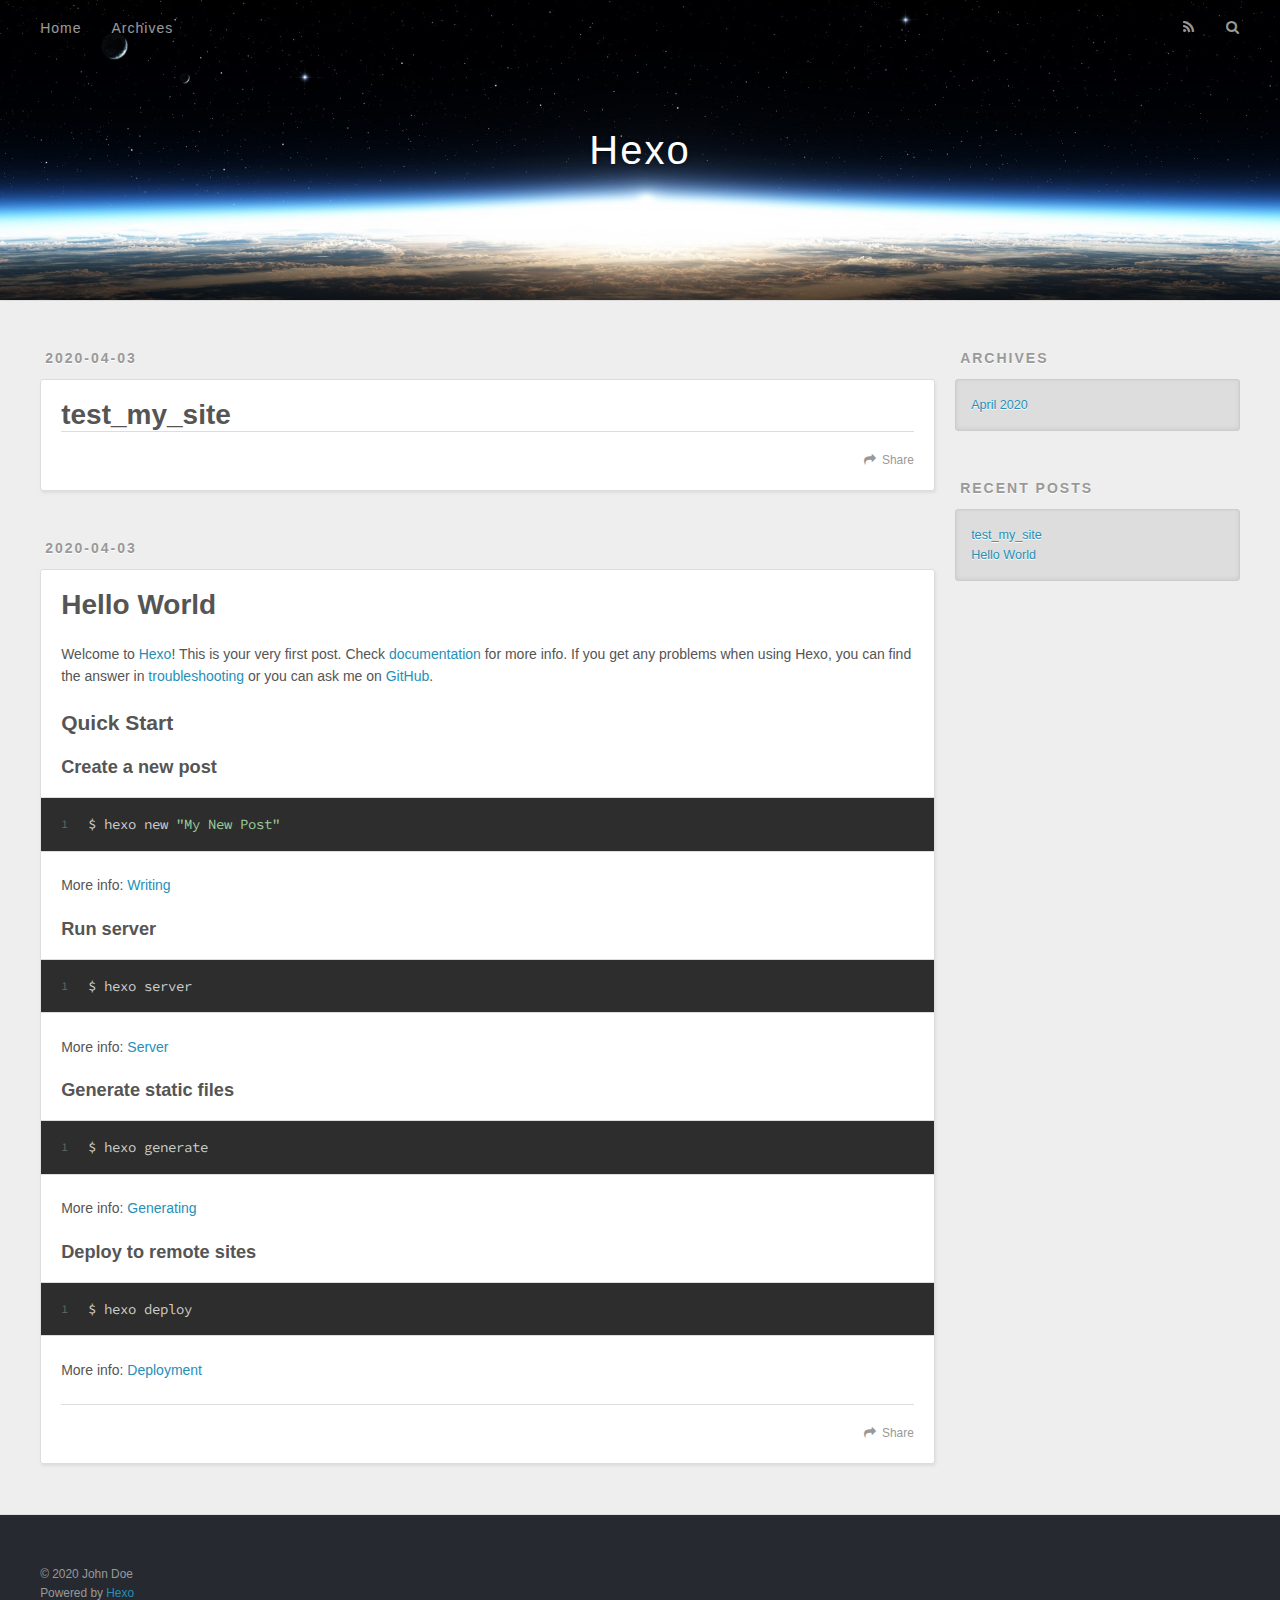
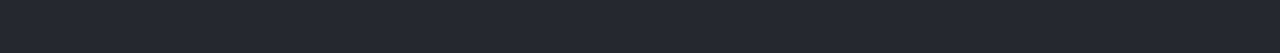
==== index.html @ 70805b8e "Site updated: 2020-04-04 16:28:20" ====
<!DOCTYPE html>
<html>
<head>
  <meta charset="utf-8">
  

  
  <title>Hexo</title>
  <meta name="viewport" content="width=device-width, initial-scale=1, maximum-scale=1">
  <meta property="og:type" content="website">
<meta property="og:title" content="Hexo">
<meta property="og:url" content="http://yoursite.com/index.html">
<meta property="og:site_name" content="Hexo">
<meta property="og:locale" content="en_US">
<meta property="article:author" content="John Doe">
<meta name="twitter:card" content="summary">
  
    <link rel="alternate" href="/atom.xml" title="Hexo" type="application/atom+xml">
  
  
    <link rel="icon" href="/favicon.png">
  
  
    <link href="//fonts.googleapis.com/css?family=Source+Code+Pro" rel="stylesheet" type="text/css">
  
  
<link rel="stylesheet" href="/css/style.css">

<meta name="generator" content="Hexo 4.2.0"></head>

<body>
  <div id="container">
    <div id="wrap">
      <header id="header">
  <div id="banner"></div>
  <div id="header-outer" class="outer">
    <div id="header-title" class="inner">
      <h1 id="logo-wrap">
        <a href="/" id="logo">Hexo</a>
      </h1>
      
    </div>
    <div id="header-inner" class="inner">
      <nav id="main-nav">
        <a id="main-nav-toggle" class="nav-icon"></a>
        
          <a class="main-nav-link" href="/">Home</a>
        
          <a class="main-nav-link" href="/archives">Archives</a>
        
      </nav>
      <nav id="sub-nav">
        
          <a id="nav-rss-link" class="nav-icon" href="/atom.xml" title="RSS Feed"></a>
        
        <a id="nav-search-btn" class="nav-icon" title="Search"></a>
      </nav>
      <div id="search-form-wrap">
        <form action="//google.com/search" method="get" accept-charset="UTF-8" class="search-form"><input type="search" name="q" class="search-form-input" placeholder="Search"><button type="submit" class="search-form-submit">&#xF002;</button><input type="hidden" name="sitesearch" value="http://yoursite.com"></form>
      </div>
    </div>
  </div>
</header>
      <div class="outer">
        <section id="main">
  
    <article id="post-test-my-site" class="article article-type-post" itemscope itemprop="blogPost">
  <div class="article-meta">
    <a href="/2020/04/03/test-my-site/" class="article-date">
  <time datetime="2020-04-03T08:56:41.000Z" itemprop="datePublished">2020-04-03</time>
</a>
    
  </div>
  <div class="article-inner">
    
    
      <header class="article-header">
        
  
    <h1 itemprop="name">
      <a class="article-title" href="/2020/04/03/test-my-site/">test_my_site</a>
    </h1>
  

      </header>
    
    <div class="article-entry" itemprop="articleBody">
      
        
      
    </div>
    <footer class="article-footer">
      <a data-url="http://yoursite.com/2020/04/03/test-my-site/" data-id="ck8lcu7et00012e1ieblqboob" class="article-share-link">Share</a>
      
      
    </footer>
  </div>
  
</article>


  
    <article id="post-hello-world" class="article article-type-post" itemscope itemprop="blogPost">
  <div class="article-meta">
    <a href="/2020/04/03/hello-world/" class="article-date">
  <time datetime="2020-04-03T08:15:17.121Z" itemprop="datePublished">2020-04-03</time>
</a>
    
  </div>
  <div class="article-inner">
    
    
      <header class="article-header">
        
  
    <h1 itemprop="name">
      <a class="article-title" href="/2020/04/03/hello-world/">Hello World</a>
    </h1>
  

      </header>
    
    <div class="article-entry" itemprop="articleBody">
      
        <p>Welcome to <a href="https://hexo.io/" target="_blank" rel="noopener">Hexo</a>! This is your very first post. Check <a href="https://hexo.io/docs/" target="_blank" rel="noopener">documentation</a> for more info. If you get any problems when using Hexo, you can find the answer in <a href="https://hexo.io/docs/troubleshooting.html" target="_blank" rel="noopener">troubleshooting</a> or you can ask me on <a href="https://github.com/hexojs/hexo/issues" target="_blank" rel="noopener">GitHub</a>.</p>
<h2 id="Quick-Start"><a href="#Quick-Start" class="headerlink" title="Quick Start"></a>Quick Start</h2><h3 id="Create-a-new-post"><a href="#Create-a-new-post" class="headerlink" title="Create a new post"></a>Create a new post</h3><figure class="highlight bash"><table><tr><td class="gutter"><pre><span class="line">1</span><br></pre></td><td class="code"><pre><span class="line">$ hexo new <span class="string">"My New Post"</span></span><br></pre></td></tr></table></figure>

<p>More info: <a href="https://hexo.io/docs/writing.html" target="_blank" rel="noopener">Writing</a></p>
<h3 id="Run-server"><a href="#Run-server" class="headerlink" title="Run server"></a>Run server</h3><figure class="highlight bash"><table><tr><td class="gutter"><pre><span class="line">1</span><br></pre></td><td class="code"><pre><span class="line">$ hexo server</span><br></pre></td></tr></table></figure>

<p>More info: <a href="https://hexo.io/docs/server.html" target="_blank" rel="noopener">Server</a></p>
<h3 id="Generate-static-files"><a href="#Generate-static-files" class="headerlink" title="Generate static files"></a>Generate static files</h3><figure class="highlight bash"><table><tr><td class="gutter"><pre><span class="line">1</span><br></pre></td><td class="code"><pre><span class="line">$ hexo generate</span><br></pre></td></tr></table></figure>

<p>More info: <a href="https://hexo.io/docs/generating.html" target="_blank" rel="noopener">Generating</a></p>
<h3 id="Deploy-to-remote-sites"><a href="#Deploy-to-remote-sites" class="headerlink" title="Deploy to remote sites"></a>Deploy to remote sites</h3><figure class="highlight bash"><table><tr><td class="gutter"><pre><span class="line">1</span><br></pre></td><td class="code"><pre><span class="line">$ hexo deploy</span><br></pre></td></tr></table></figure>

<p>More info: <a href="https://hexo.io/docs/one-command-deployment.html" target="_blank" rel="noopener">Deployment</a></p>

      
    </div>
    <footer class="article-footer">
      <a data-url="http://yoursite.com/2020/04/03/hello-world/" data-id="ck8lcu7ep00002e1ie3cl0yrm" class="article-share-link">Share</a>
      
      
    </footer>
  </div>
  
</article>


  


</section>
        
          <aside id="sidebar">
  
    

  
    

  
    
  
    
  <div class="widget-wrap">
    <h3 class="widget-title">Archives</h3>
    <div class="widget">
      <ul class="archive-list"><li class="archive-list-item"><a class="archive-list-link" href="/archives/2020/04/">April 2020</a></li></ul>
    </div>
  </div>


  
    
  <div class="widget-wrap">
    <h3 class="widget-title">Recent Posts</h3>
    <div class="widget">
      <ul>
        
          <li>
            <a href="/2020/04/03/test-my-site/">test_my_site</a>
          </li>
        
          <li>
            <a href="/2020/04/03/hello-world/">Hello World</a>
          </li>
        
      </ul>
    </div>
  </div>

  
</aside>
        
      </div>
      <footer id="footer">
  
  <div class="outer">
    <div id="footer-info" class="inner">
      &copy; 2020 John Doe<br>
      Powered by <a href="http://hexo.io/" target="_blank">Hexo</a>
    </div>
  </div>
</footer>
    </div>
    <nav id="mobile-nav">
  
    <a href="/" class="mobile-nav-link">Home</a>
  
    <a href="/archives" class="mobile-nav-link">Archives</a>
  
</nav>
    

<script src="//ajax.googleapis.com/ajax/libs/jquery/2.0.3/jquery.min.js"></script>


  
<link rel="stylesheet" href="/fancybox/jquery.fancybox.css">

  
<script src="/fancybox/jquery.fancybox.pack.js"></script>




<script src="/js/script.js"></script>




  </div>
</body>
</html>
---- css/style.css ----
body {
  width: 100%;
}
body:before,
body:after {
  content: "";
  display: table;
}
body:after {
  clear: both;
}
html,
body,
div,
span,
applet,
object,
iframe,
h1,
h2,
h3,
h4,
h5,
h6,
p,
blockquote,
pre,
a,
abbr,
acronym,
address,
big,
cite,
code,
del,
dfn,
em,
img,
ins,
kbd,
q,
s,
samp,
small,
strike,
strong,
sub,
sup,
tt,
var,
dl,
dt,
dd,
ol,
ul,
li,
fieldset,
form,
label,
legend,
table,
caption,
tbody,
tfoot,
thead,
tr,
th,
td {
  margin: 0;
  padding: 0;
  border: 0;
  outline: 0;
  font-weight: inherit;
  font-style: inherit;
  font-family: inherit;
  font-size: 100%;
  vertical-align: baseline;
}
body {
  line-height: 1;
  color: #000;
  background: #fff;
}
ol,
ul {
  list-style: none;
}
table {
  border-collapse: separate;
  border-spacing: 0;
  vertical-align: middle;
}
caption,
th,
td {
  text-align: left;
  font-weight: normal;
  vertical-align: middle;
}
a img {
  border: none;
}
input,
button {
  margin: 0;
  padding: 0;
}
input::-moz-focus-inner,
button::-moz-focus-inner {
  border: 0;
  padding: 0;
}
@font-face {
  font-family: FontAwesome;
  font-style: normal;
  font-weight: normal;
  src: url("fonts/fontawesome-webfont.eot?v=#4.0.3");
  src: url("fonts/fontawesome-webfont.eot?#iefix&v=#4.0.3") format("embedded-opentype"), url("fonts/fontawesome-webfont.woff?v=#4.0.3") format("woff"), url("fonts/fontawesome-webfont.ttf?v=#4.0.3") format("truetype"), url("fonts/fontawesome-webfont.svg#fontawesomeregular?v=#4.0.3") format("svg");
}
html,
body,
#container {
  height: 100%;
}
body {
  background: #eee;
  font: 14px -apple-system, BlinkMacSystemFont, "Segoe UI", "Roboto", "Oxygen", "Ubuntu", "Cantarell", "Fira Sans", "Droid Sans", "Helvetica Neue", sans-serif;
  -webkit-text-size-adjust: 100%;
}
.outer {
  max-width: 1220px;
  margin: 0 auto;
  padding: 0 20px;
}
.outer:before,
.outer:after {
  content: "";
  display: table;
}
.outer:after {
  clear: both;
}
.inner {
  display: inline;
  float: left;
  width: 98.33333333333333%;
  margin: 0 0.833333333333333%;
}
.left,
.alignleft {
  float: left;
}
.right,
.alignright {
  float: right;
}
.clear {
  clear: both;
}
#container {
  position: relative;
}
.mobile-nav-on {
  overflow: hidden;
}
#wrap {
  height: 100%;
  width: 100%;
  position: absolute;
  top: 0;
  left: 0;
  -webkit-transition: 0.2s ease-out;
  -moz-transition: 0.2s ease-out;
  -ms-transition: 0.2s ease-out;
  transition: 0.2s ease-out;
  z-index: 1;
  background: #eee;
}
.mobile-nav-on #wrap {
  left: 280px;
}
@media screen and (min-width: 768px) {
  #main {
    display: inline;
    float: left;
    width: 73.33333333333333%;
    margin: 0 0.833333333333333%;
  }
}
.article-date,
.article-category-link,
.archive-year,
.widget-title {
  text-decoration: none;
  text-transform: uppercase;
  letter-spacing: 2px;
  color: #999;
  margin-bottom: 1em;
  margin-left: 5px;
  line-height: 1em;
  text-shadow: 0 1px #fff;
  font-weight: bold;
}
.article-inner,
.archive-article-inner {
  background: #fff;
  -webkit-box-shadow: 1px 2px 3px #ddd;
  box-shadow: 1px 2px 3px #ddd;
  border: 1px solid #ddd;
  border-radius: 3px;
}
.article-entry h1,
.widget h1 {
  font-size: 2em;
}
.article-entry h2,
.widget h2 {
  font-size: 1.5em;
}
.article-entry h3,
.widget h3 {
  font-size: 1.3em;
}
.article-entry h4,
.widget h4 {
  font-size: 1.2em;
}
.article-entry h5,
.widget h5 {
  font-size: 1em;
}
.article-entry h6,
.widget h6 {
  font-size: 1em;
  color: #999;
}
.article-entry hr,
.widget hr {
  border: 1px dashed #ddd;
}
.article-entry strong,
.widget strong {
  font-weight: bold;
}
.article-entry em,
.widget em,
.article-entry cite,
.widget cite {
  font-style: italic;
}
.article-entry sup,
.widget sup,
.article-entry sub,
.widget sub {
  font-size: 0.75em;
  line-height: 0;
  position: relative;
  vertical-align: baseline;
}
.article-entry sup,
.widget sup {
  top: -0.5em;
}
.article-entry sub,
.widget sub {
  bottom: -0.2em;
}
.article-entry small,
.widget small {
  font-size: 0.85em;
}
.article-entry acronym,
.widget acronym,
.article-entry abbr,
.widget abbr {
  border-bottom: 1px dotted;
}
.article-entry ul,
.widget ul,
.article-entry ol,
.widget ol,
.article-entry dl,
.widget dl {
  margin: 0 20px;
  line-height: 1.6em;
}
.article-entry ul ul,
.widget ul ul,
.article-entry ol ul,
.widget ol ul,
.article-entry ul ol,
.widget ul ol,
.article-entry ol ol,
.widget ol ol {
  margin-top: 0;
  margin-bottom: 0;
}
.article-entry ul,
.widget ul {
  list-style: disc;
}
.article-entry ol,
.widget ol {
  list-style: decimal;
}
.article-entry dt,
.widget dt {
  font-weight: bold;
}
#header {
  height: 300px;
  position: relative;
  border-bottom: 1px solid #ddd;
}
#header:before,
#header:after {
  content: "";
  position: absolute;
  left: 0;
  right: 0;
  height: 40px;
}
#header:before {
  top: 0;
  background: -webkit-linear-gradient(rgba(0,0,0,0.2), transparent);
  background: -moz-linear-gradient(rgba(0,0,0,0.2), transparent);
  background: -ms-linear-gradient(rgba(0,0,0,0.2), transparent);
  background: linear-gradient(rgba(0,0,0,0.2), transparent);
}
#header:after {
  bottom: 0;
  background: -webkit-linear-gradient(transparent, rgba(0,0,0,0.2));
  background: -moz-linear-gradient(transparent, rgba(0,0,0,0.2));
  background: -ms-linear-gradient(transparent, rgba(0,0,0,0.2));
  background: linear-gradient(transparent, rgba(0,0,0,0.2));
}
#header-outer {
  height: 100%;
  position: relative;
}
#header-inner {
  position: relative;
  overflow: hidden;
}
#banner {
  position: absolute;
  top: 0;
  left: 0;
  width: 100%;
  height: 100%;
  background: url("images/banner.jpg") center #000;
  -webkit-background-size: cover;
  -moz-background-size: cover;
  background-size: cover;
  z-index: -1;
}
#header-title {
  text-align: center;
  height: 40px;
  position: absolute;
  top: 50%;
  left: 0;
  margin-top: -20px;
}
#logo,
#subtitle {
  text-decoration: none;
  color: #fff;
  font-weight: 300;
  text-shadow: 0 1px 4px rgba(0,0,0,0.3);
}
#logo {
  font-size: 40px;
  line-height: 40px;
  letter-spacing: 2px;
}
#subtitle {
  font-size: 16px;
  line-height: 16px;
  letter-spacing: 1px;
}
#subtitle-wrap {
  margin-top: 16px;
}
#main-nav {
  float: left;
  margin-left: -15px;
}
.nav-icon,
.main-nav-link {
  float: left;
  color: #fff;
  opacity: 0.6;
  text-decoration: none;
  text-shadow: 0 1px rgba(0,0,0,0.2);
  -webkit-transition: opacity 0.2s;
  -moz-transition: opacity 0.2s;
  -ms-transition: opacity 0.2s;
  transition: opacity 0.2s;
  display: block;
  padding: 20px 15px;
}
.nav-icon:hover,
.main-nav-link:hover {
  opacity: 1;
}
.nav-icon {
  font-family: FontAwesome;
  text-align: center;
  font-size: 14px;
  width: 14px;
  height: 14px;
  padding: 20px 15px;
  position: relative;
  cursor: pointer;
}
.main-nav-link {
  font-weight: 300;
  letter-spacing: 1px;
}
@media screen and (max-width: 479px) {
  .main-nav-link {
    display: none;
  }
}
#main-nav-toggle {
  display: none;
}
#main-nav-toggle:before {
  content: "\f0c9";
}
@media screen and (max-width: 479px) {
  #main-nav-toggle {
    display: block;
  }
}
#sub-nav {
  float: right;
  margin-right: -15px;
}
#nav-rss-link:before {
  content: "\f09e";
}
#nav-search-btn:before {
  content: "\f002";
}
#search-form-wrap {
  position: absolute;
  top: 15px;
  width: 150px;
  height: 30px;
  right: -150px;
  opacity: 0;
  -webkit-transition: 0.2s ease-out;
  -moz-transition: 0.2s ease-out;
  -ms-transition: 0.2s ease-out;
  transition: 0.2s ease-out;
}
#search-form-wrap.on {
  opacity: 1;
  right: 0;
}
@media screen and (max-width: 479px) {
  #search-form-wrap {
    width: 100%;
    right: -100%;
  }
}
.search-form {
  position: absolute;
  top: 0;
  left: 0;
  right: 0;
  background: #fff;
  padding: 5px 15px;
  border-radius: 15px;
  -webkit-box-shadow: 0 0 10px rgba(0,0,0,0.3);
  box-shadow: 0 0 10px rgba(0,0,0,0.3);
}
.search-form-input {
  border: none;
  background: none;
  color: #555;
  width: 100%;
  font: 13px -apple-system, BlinkMacSystemFont, "Segoe UI", "Roboto", "Oxygen", "Ubuntu", "Cantarell", "Fira Sans", "Droid Sans", "Helvetica Neue", sans-serif;
  outline: none;
}
.search-form-input::-webkit-search-results-decoration,
.search-form-input::-webkit-search-cancel-button {
  -webkit-appearance: none;
}
.search-form-submit {
  position: absolute;
  top: 50%;
  right: 10px;
  margin-top: -7px;
  font: 13px FontAwesome;
  border: none;
  background: none;
  color: #bbb;
  cursor: pointer;
}
.search-form-submit:hover,
.search-form-submit:focus {
  color: #777;
}
.article {
  margin: 50px 0;
}
.article-inner {
  overflow: hidden;
}
.article-meta:before,
.article-meta:after {
  content: "";
  display: table;
}
.article-meta:after {
  clear: both;
}
.article-date {
  float: left;
}
.article-category {
  float: left;
  line-height: 1em;
  color: #ccc;
  text-shadow: 0 1px #fff;
  margin-left: 8px;
}
.article-category:before {
  content: "\2022";
}
.article-category-link {
  margin: 0 12px 1em;
}
.article-header {
  padding: 20px 20px 0;
}
.article-title {
  text-decoration: none;
  font-size: 2em;
  font-weight: bold;
  color: #555;
  line-height: 1.1em;
  -webkit-transition: color 0.2s;
  -moz-transition: color 0.2s;
  -ms-transition: color 0.2s;
  transition: color 0.2s;
}
a.article-title:hover {
  color: #258fb8;
}
.article-entry {
  color: #555;
  padding: 0 20px;
}
.article-entry:before,
.article-entry:after {
  content: "";
  display: table;
}
.article-entry:after {
  clear: both;
}
.article-entry p,
.article-entry table {
  line-height: 1.6em;
  margin: 1.6em 0;
}
.article-entry h1,
.article-entry h2,
.article-entry h3,
.article-entry h4,
.article-entry h5,
.article-entry h6 {
  font-weight: bold;
}
.article-entry h1,
.article-entry h2,
.article-entry h3,
.article-entry h4,
.article-entry h5,
.article-entry h6 {
  line-height: 1.1em;
  margin: 1.1em 0;
}
.article-entry a {
  color: #258fb8;
  text-decoration: none;
}
.article-entry a:hover {
  text-decoration: underline;
}
.article-entry ul,
.article-entry ol,
.article-entry dl {
  margin-top: 1.6em;
  margin-bottom: 1.6em;
}
.article-entry img,
.article-entry video {
  max-width: 100%;
  height: auto;
  display: block;
  margin: auto;
}
.article-entry iframe {
  border: none;
}
.article-entry table {
  width: 100%;
  border-collapse: collapse;
  border-spacing: 0;
}
.article-entry th {
  font-weight: bold;
  border-bottom: 3px solid #ddd;
  padding-bottom: 0.5em;
}
.article-entry td {
  border-bottom: 1px solid #ddd;
  padding: 10px 0;
}
.article-entry blockquote {
  font-family: Georgia, "Times New Roman", serif;
  font-size: 1.4em;
  margin: 1.6em 20px;
  text-align: center;
}
.article-entry blockquote footer {
  font-size: 14px;
  margin: 1.6em 0;
  font-family: -apple-system, BlinkMacSystemFont, "Segoe UI", "Roboto", "Oxygen", "Ubuntu", "Cantarell", "Fira Sans", "Droid Sans", "Helvetica Neue", sans-serif;
}
.article-entry blockquote footer cite:before {
  content: "—";
  padding: 0 0.5em;
}
.article-entry .pullquote {
  text-align: left;
  width: 45%;
  margin: 0;
}
.article-entry .pullquote.left {
  margin-left: 0.5em;
  margin-right: 1em;
}
.article-entry .pullquote.right {
  margin-right: 0.5em;
  margin-left: 1em;
}
.article-entry .caption {
  color: #999;
  display: block;
  font-size: 0.9em;
  margin-top: 0.5em;
  position: relative;
  text-align: center;
}
.article-entry .video-container {
  position: relative;
  padding-top: 56.25%;
  height: 0;
  overflow: hidden;
}
.article-entry .video-container iframe,
.article-entry .video-container object,
.article-entry .video-container embed {
  position: absolute;
  top: 0;
  left: 0;
  width: 100%;
  height: 100%;
  margin-top: 0;
}
.article-more-link a {
  display: inline-block;
  line-height: 1em;
  padding: 6px 15px;
  border-radius: 15px;
  background: #eee;
  color: #999;
  text-shadow: 0 1px #fff;
  text-decoration: none;
}
.article-more-link a:hover {
  background: #258fb8;
  color: #fff;
  text-decoration: none;
  text-shadow: 0 1px #1e7293;
}
.article-footer {
  font-size: 0.85em;
  line-height: 1.6em;
  border-top: 1px solid #ddd;
  padding-top: 1.6em;
  margin: 0 20px 20px;
}
.article-footer:before,
.article-footer:after {
  content: "";
  display: table;
}
.article-footer:after {
  clear: both;
}
.article-footer a {
  color: #999;
  text-decoration: none;
}
.article-footer a:hover {
  color: #555;
}
.article-tag-list-item {
  float: left;
  margin-right: 10px;
}
.article-tag-list-link:before {
  content: "#";
}
.article-comment-link {
  float: right;
}
.article-comment-link:before {
  content: "\f075";
  font-family: FontAwesome;
  padding-right: 8px;
}
.article-share-link {
  cursor: pointer;
  float: right;
  margin-left: 20px;
}
.article-share-link:before {
  content: "\f064";
  font-family: FontAwesome;
  padding-right: 6px;
}
#article-nav {
  position: relative;
}
#article-nav:before,
#article-nav:after {
  content: "";
  display: table;
}
#article-nav:after {
  clear: both;
}
@media screen and (min-width: 768px) {
  #article-nav {
    margin: 50px 0;
  }
  #article-nav:before {
    width: 8px;
    height: 8px;
    position: absolute;
    top: 50%;
    left: 50%;
    margin-top: -4px;
    margin-left: -4px;
    content: "";
    border-radius: 50%;
    background: #ddd;
    -webkit-box-shadow: 0 1px 2px #fff;
    box-shadow: 0 1px 2px #fff;
  }
}
.article-nav-link-wrap {
  text-decoration: none;
  text-shadow: 0 1px #fff;
  color: #999;
  -webkit-box-sizing: border-box;
  -moz-box-sizing: border-box;
  box-sizing: border-box;
  margin-top: 50px;
  text-align: center;
  display: block;
}
.article-nav-link-wrap:hover {
  color: #555;
}
@media screen and (min-width: 768px) {
  .article-nav-link-wrap {
    width: 50%;
    margin-top: 0;
  }
}
@media screen and (min-width: 768px) {
  #article-nav-newer {
    float: left;
    text-align: right;
    padding-right: 20px;
  }
}
@media screen and (min-width: 768px) {
  #article-nav-older {
    float: right;
    text-align: left;
    padding-left: 20px;
  }
}
.article-nav-caption {
  text-transform: uppercase;
  letter-spacing: 2px;
  color: #ddd;
  line-height: 1em;
  font-weight: bold;
}
#article-nav-newer .article-nav-caption {
  margin-right: -2px;
}
.article-nav-title {
  font-size: 0.85em;
  line-height: 1.6em;
  margin-top: 0.5em;
}
.article-share-box {
  position: absolute;
  display: none;
  background: #fff;
  -webkit-box-shadow: 1px 2px 10px rgba(0,0,0,0.2);
  box-shadow: 1px 2px 10px rgba(0,0,0,0.2);
  border-radius: 3px;
  margin-left: -145px;
  overflow: hidden;
  z-index: 1;
}
.article-share-box.on {
  display: block;
}
.article-share-input {
  width: 100%;
  background: none;
  -webkit-box-sizing: border-box;
  -moz-box-sizing: border-box;
  box-sizing: border-box;
  font: 14px -apple-system, BlinkMacSystemFont, "Segoe UI", "Roboto", "Oxygen", "Ubuntu", "Cantarell", "Fira Sans", "Droid Sans", "Helvetica Neue", sans-serif;
  padding: 0 15px;
  color: #555;
  outline: none;
  border: 1px solid #ddd;
  border-radius: 3px 3px 0 0;
  height: 36px;
  line-height: 36px;
}
.article-share-links {
  background: #eee;
}
.article-share-links:before,
.article-share-links:after {
  content: "";
  display: table;
}
.article-share-links:after {
  clear: both;
}
.article-share-twitter,
.article-share-facebook,
.article-share-pinterest,
.article-share-google {
  width: 50px;
  height: 36px;
  display: block;
  float: left;
  position: relative;
  color: #999;
  text-shadow: 0 1px #fff;
}
.article-share-twitter:before,
.article-share-facebook:before,
.article-share-pinterest:before,
.article-share-google:before {
  font-size: 20px;
  font-family: FontAwesome;
  width: 20px;
  height: 20px;
  position: absolute;
  top: 50%;
  left: 50%;
  margin-top: -10px;
  margin-left: -10px;
  text-align: center;
}
.article-share-twitter:hover,
.article-share-facebook:hover,
.article-share-pinterest:hover,
.article-share-google:hover {
  color: #fff;
}
.article-share-twitter:before {
  content: "\f099";
}
.article-share-twitter:hover {
  background: #00aced;
  text-shadow: 0 1px #008abe;
}
.article-share-facebook:before {
  content: "\f09a";
}
.article-share-facebook:hover {
  background: #3b5998;
  text-shadow: 0 1px #2f477a;
}
.article-share-pinterest:before {
  content: "\f0d2";
}
.article-share-pinterest:hover {
  background: #cb2027;
  text-shadow: 0 1px #a21a1f;
}
.article-share-google:before {
  content: "\f0d5";
}
.article-share-google:hover {
  background: #dd4b39;
  text-shadow: 0 1px #be3221;
}
.article-gallery {
  background: #000;
  position: relative;
}
.article-gallery-photos {
  position: relative;
  overflow: hidden;
}
.article-gallery-img {
  display: none;
  max-width: 100%;
}
.article-gallery-img:first-child {
  display: block;
}
.article-gallery-img.loaded {
  position: absolute;
  display: block;
}
.article-gallery-img img {
  display: block;
  max-width: 100%;
  margin: 0 auto;
}
#comments {
  background: #fff;
  -webkit-box-shadow: 1px 2px 3px #ddd;
  box-shadow: 1px 2px 3px #ddd;
  padding: 20px;
  border: 1px solid #ddd;
  border-radius: 3px;
  margin: 50px 0;
}
#comments a {
  color: #258fb8;
}
.archives-wrap {
  margin: 50px 0;
}
.archives:before,
.archives:after {
  content: "";
  display: table;
}
.archives:after {
  clear: both;
}
.archive-year-wrap {
  margin-bottom: 1em;
}
.archives {
  -webkit-column-gap: 10px;
  -moz-column-gap: 10px;
  column-gap: 10px;
}
@media screen and (min-width: 480px) and (max-width: 767px) {
  .archives {
    -webkit-column-count: 2;
    -moz-column-count: 2;
    column-count: 2;
  }
}
@media screen and (min-width: 768px) {
  .archives {
    -webkit-column-count: 3;
    -moz-column-count: 3;
    column-count: 3;
  }
}
.archive-article {
  -webkit-column-break-inside: avoid;
  page-break-inside: avoid;
  overflow: hidden;
  break-inside: avoid-column;
}
.archive-article-inner {
  padding: 10px;
  margin-bottom: 15px;
}
.archive-article-title {
  text-decoration: none;
  font-weight: bold;
  color: #555;
  -webkit-transition: color 0.2s;
  -moz-transition: color 0.2s;
  -ms-transition: color 0.2s;
  transition: color 0.2s;
  line-height: 1.6em;
}
.archive-article-title:hover {
  color: #258fb8;
}
.archive-article-footer {
  margin-top: 1em;
}
.archive-article-date {
  color: #999;
  text-decoration: none;
  font-size: 0.85em;
  line-height: 1em;
  margin-bottom: 0.5em;
  display: block;
}
#page-nav {
  margin: 50px auto;
  background: #fff;
  -webkit-box-shadow: 1px 2px 3px #ddd;
  box-shadow: 1px 2px 3px #ddd;
  border: 1px solid #ddd;
  border-radius: 3px;
  text-align: center;
  color: #999;
  overflow: hidden;
}
#page-nav:before,
#page-nav:after {
  content: "";
  display: table;
}
#page-nav:after {
  clear: both;
}
#page-nav a,
#page-nav span {
  padding: 10px 20px;
  line-height: 1;
  height: 2ex;
}
#page-nav a {
  color: #999;
  text-decoration: none;
}
#page-nav a:hover {
  background: #999;
  color: #fff;
}
#page-nav .prev {
  float: left;
}
#page-nav .next {
  float: right;
}
#page-nav .page-number {
  display: inline-block;
}
@media screen and (max-width: 479px) {
  #page-nav .page-number {
    display: none;
  }
}
#page-nav .current {
  color: #555;
  font-weight: bold;
}
#page-nav .space {
  color: #ddd;
}
#footer {
  background: #262a30;
  padding: 50px 0;
  border-top: 1px solid #ddd;
  color: #999;
}
#footer a {
  color: #258fb8;
  text-decoration: none;
}
#footer a:hover {
  text-decoration: underline;
}
#footer-info {
  line-height: 1.6em;
  font-size: 0.85em;
}
.article-entry pre,
.article-entry .highlight {
  background: #2d2d2d;
  margin: 0 -20px;
  padding: 15px 20px;
  border-style: solid;
  border-color: #ddd;
  border-width: 1px 0;
  overflow: auto;
  color: #ccc;
  line-height: 22.400000000000002px;
}
.article-entry .highlight .gutter pre,
.article-entry .gist .gist-file .gist-data .line-numbers {
  color: #666;
  font-size: 0.85em;
}
.article-entry pre,
.article-entry code {
  font-family: "Source Code Pro", Consolas, Monaco, Menlo, Consolas, monospace;
}
.article-entry code {
  background: #eee;
  text-shadow: 0 1px #fff;
  padding: 0 0.3em;
}
.article-entry pre code {
  background: none;
  text-shadow: none;
  padding: 0;
}
.article-entry .highlight pre {
  border: none;
  margin: 0;
  padding: 0;
}
.article-entry .highlight table {
  margin: 0;
  width: auto;
}
.article-entry .highlight td {
  border: none;
  padding: 0;
}
.article-entry .highlight figcaption {
  font-size: 0.85em;
  color: #999;
  line-height: 1em;
  margin-bottom: 1em;
}
.article-entry .highlight figcaption:before,
.article-entry .highlight figcaption:after {
  content: "";
  display: table;
}
.article-entry .highlight figcaption:after {
  clear: both;
}
.article-entry .highlight figcaption a {
  float: right;
}
.article-entry .highlight .gutter pre {
  text-align: right;
  padding-right: 20px;
}
.article-entry .highlight .line {
  height: 22.400000000000002px;
}
.article-entry .highlight .line.marked {
  background: #515151;
}
.article-entry .gist {
  margin: 0 -20px;
  border-style: solid;
  border-color: #ddd;
  border-width: 1px 0;
  background: #2d2d2d;
  padding: 15px 20px 15px 0;
}
.article-entry .gist .gist-file {
  border: none;
  font-family: "Source Code Pro", Consolas, Monaco, Menlo, Consolas, monospace;
  margin: 0;
}
.article-entry .gist .gist-file .gist-data {
  background: none;
  border: none;
}
.article-entry .gist .gist-file .gist-data .line-numbers {
  background: none;
  border: none;
  padding: 0 20px 0 0;
}
.article-entry .gist .gist-file .gist-data .line-data {
  padding: 0 !important;
}
.article-entry .gist .gist-file .highlight {
  margin: 0;
  padding: 0;
  border: none;
}
.article-entry .gist .gist-file .gist-meta {
  background: #2d2d2d;
  color: #999;
  font: 0.85em -apple-system, BlinkMacSystemFont, "Segoe UI", "Roboto", "Oxygen", "Ubuntu", "Cantarell", "Fira Sans", "Droid Sans", "Helvetica Neue", sans-serif;
  text-shadow: 0 0;
  padding: 0;
  margin-top: 1em;
  margin-left: 20px;
}
.article-entry .gist .gist-file .gist-meta a {
  color: #258fb8;
  font-weight: normal;
}
.article-entry .gist .gist-file .gist-meta a:hover {
  text-decoration: underline;
}
pre .comment,
pre .title {
  color: #999;
}
pre .variable,
pre .attribute,
pre .tag,
pre .regexp,
pre .ruby .constant,
pre .xml .tag .title,
pre .xml .pi,
pre .xml .doctype,
pre .html .doctype,
pre .css .id,
pre .css .class,
pre .css .pseudo {
  color: #f2777a;
}
pre .number,
pre .preprocessor,
pre .built_in,
pre .literal,
pre .params,
pre .constant {
  color: #f99157;
}
pre .class,
pre .ruby .class .title,
pre .css .rules .attribute {
  color: #9c9;
}
pre .string,
pre .value,
pre .inheritance,
pre .header,
pre .ruby .symbol,
pre .xml .cdata {
  color: #9c9;
}
pre .css .hexcolor {
  color: #6cc;
}
pre .function,
pre .python .decorator,
pre .python .title,
pre .ruby .function .title,
pre .ruby .title .keyword,
pre .perl .sub,
pre .javascript .title,
pre .coffeescript .title {
  color: #69c;
}
pre .keyword,
pre .javascript .function {
  color: #c9c;
}
@media screen and (max-width: 479px) {
  #mobile-nav {
    position: absolute;
    top: 0;
    left: 0;
    width: 280px;
    height: 100%;
    background: #191919;
    border-right: 1px solid #fff;
  }
}
@media screen and (max-width: 479px) {
  .mobile-nav-link {
    display: block;
    color: #999;
    text-decoration: none;
    padding: 15px 20px;
    font-weight: bold;
  }
  .mobile-nav-link:hover {
    color: #fff;
  }
}
@media screen and (min-width: 768px) {
  #sidebar {
    display: inline;
    float: left;
    width: 23.333333333333332%;
    margin: 0 0.833333333333333%;
  }
}
.widget-wrap {
  margin: 50px 0;
}
.widget {
  color: #777;
  text-shadow: 0 1px #fff;
  background: #ddd;
  -webkit-box-shadow: 0 -1px 4px #ccc inset;
  box-shadow: 0 -1px 4px #ccc inset;
  border: 1px solid #ccc;
  padding: 15px;
  border-radius: 3px;
}
.widget a {
  color: #258fb8;
  text-decoration: none;
}
.widget a:hover {
  text-decoration: underline;
}
.widget ul ul,
.widget ol ul,
.widget dl ul,
.widget ul ol,
.widget ol ol,
.widget dl ol,
.widget ul dl,
.widget ol dl,
.widget dl dl {
  margin-left: 15px;
  list-style: disc;
}
.widget {
  line-height: 1.6em;
  word-wrap: break-word;
  font-size: 0.9em;
}
.widget ul,
.widget ol {
  list-style: none;
  margin: 0;
}
.widget ul ul,
.widget ol ul,
.widget ul ol,
.widget ol ol {
  margin: 0 20px;
}
.widget ul ul,
.widget ol ul {
  list-style: disc;
}
.widget ul ol,
.widget ol ol {
  list-style: decimal;
}
.category-list-count,
.tag-list-count,
.archive-list-count {
  padding-left: 5px;
  color: #999;
  font-size: 0.85em;
}
.category-list-count:before,
.tag-list-count:before,
.archive-list-count:before {
  content: "(";
}
.category-list-count:after,
.tag-list-count:after,
.archive-list-count:after {
  content: ")";
}
.tagcloud a {
  margin-right: 5px;
  display: inline-block;
}
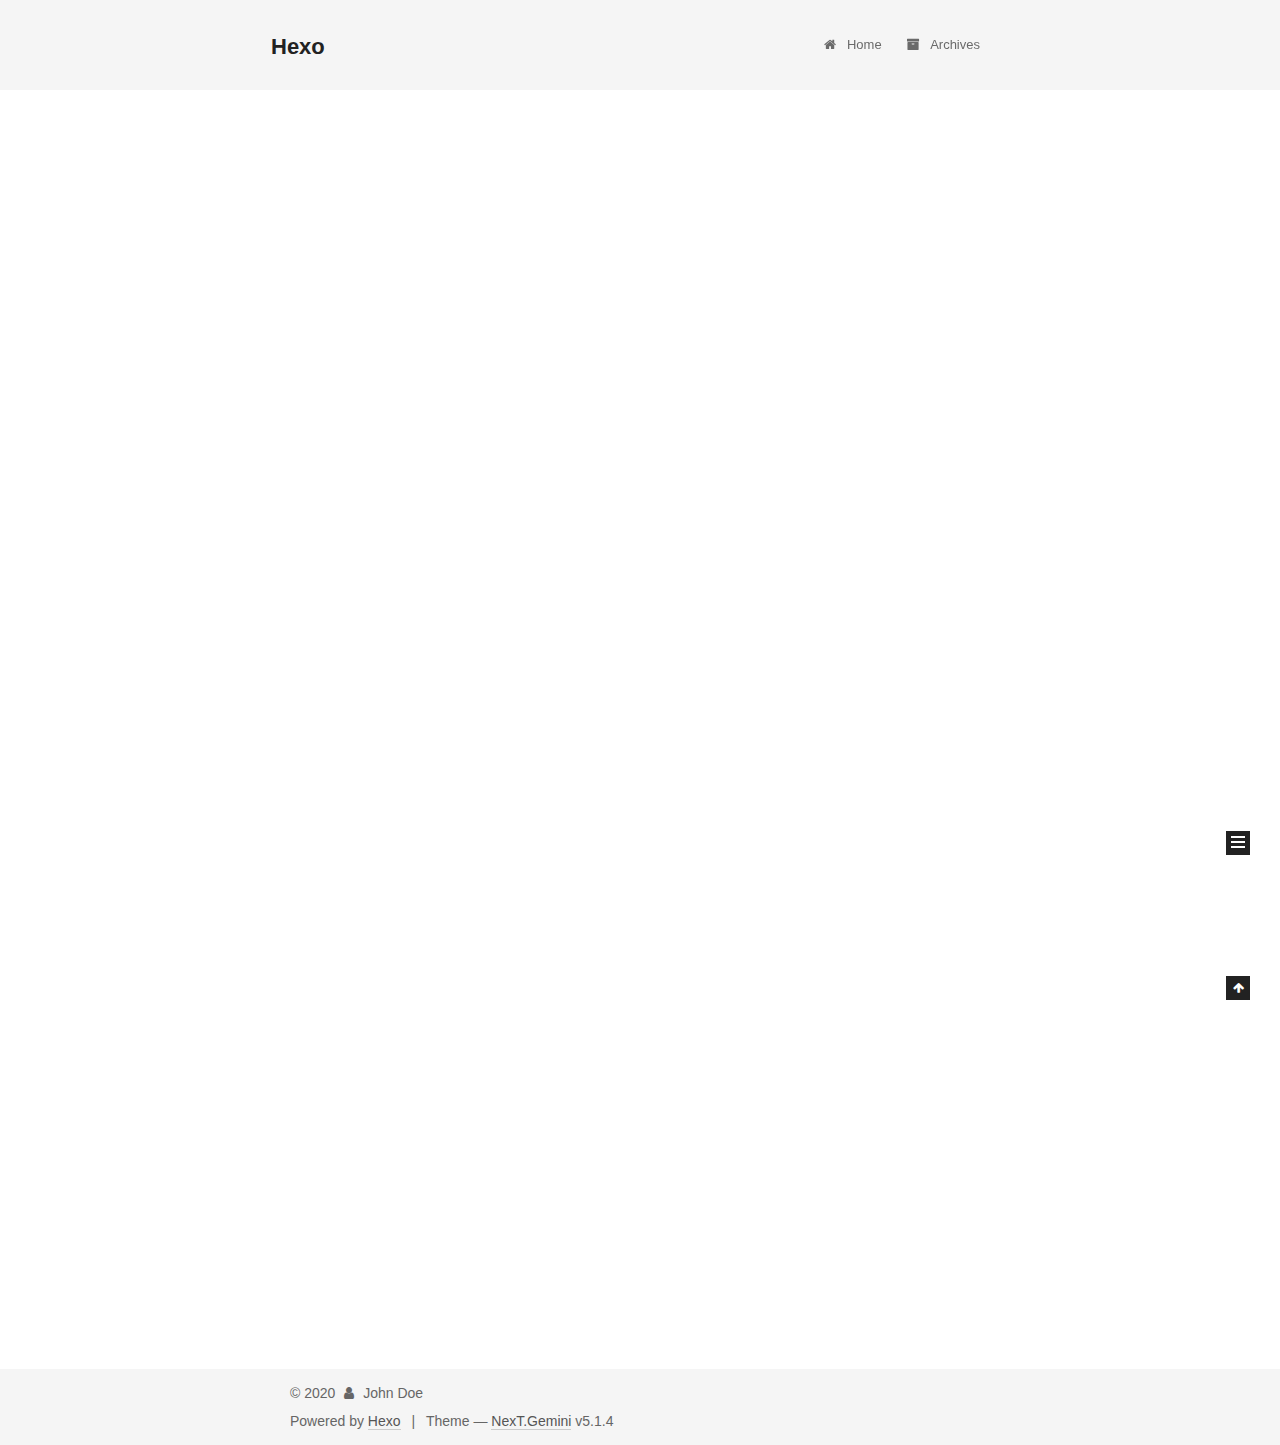
==== commit e407ee9b: "Site updated: 2020-04-04 17:12:07" ====
--- a/index.html
+++ b/index.html
@@ -1,236 +1,746 @@
 <!DOCTYPE html>
-<html>
+
+
+
+  
+
+
+<html class="theme-next gemini use-motion" lang="en">
 <head>
-  <meta charset="utf-8">
-  
-
-  
-  <title>Hexo</title>
-  <meta name="viewport" content="width=device-width, initial-scale=1, maximum-scale=1">
-  <meta property="og:type" content="website">
+  <meta charset="UTF-8"/>
+<meta http-equiv="X-UA-Compatible" content="IE=edge" />
+<meta name="viewport" content="width=device-width, initial-scale=1, maximum-scale=1"/>
+<meta name="theme-color" content="#222">
+
+
+
+
+
+
+
+
+
+<meta http-equiv="Cache-Control" content="no-transform" />
+<meta http-equiv="Cache-Control" content="no-siteapp" />
+
+
+
+
+
+
+
+
+
+
+
+
+
+
+
+
+  
+  
+  <link href="/lib/fancybox/source/jquery.fancybox.css?v=2.1.5" rel="stylesheet" type="text/css" />
+
+
+
+
+
+
+
+<link href="/lib/font-awesome/css/font-awesome.min.css?v=4.6.2" rel="stylesheet" type="text/css" />
+
+<link href="/css/main.css?v=5.1.4" rel="stylesheet" type="text/css" />
+
+
+  <link rel="apple-touch-icon" sizes="180x180" href="/images/apple-touch-icon-next.png?v=5.1.4">
+
+
+  <link rel="icon" type="image/png" sizes="32x32" href="/images/favicon-32x32-next.png?v=5.1.4">
+
+
+  <link rel="icon" type="image/png" sizes="16x16" href="/images/favicon-16x16-next.png?v=5.1.4">
+
+
+  <link rel="mask-icon" href="/images/logo.svg?v=5.1.4" color="#222">
+
+
+
+
+
+  <meta name="keywords" content="Hexo, NexT" />
+
+
+
+
+
+
+
+
+
+
+<meta property="og:type" content="website">
 <meta property="og:title" content="Hexo">
 <meta property="og:url" content="http://yoursite.com/index.html">
 <meta property="og:site_name" content="Hexo">
 <meta property="og:locale" content="en_US">
 <meta property="article:author" content="John Doe">
 <meta name="twitter:card" content="summary">
-  
-    <link rel="alternate" href="/atom.xml" title="Hexo" type="application/atom+xml">
-  
-  
-    <link rel="icon" href="/favicon.png">
-  
-  
-    <link href="//fonts.googleapis.com/css?family=Source+Code+Pro" rel="stylesheet" type="text/css">
-  
-  
-<link rel="stylesheet" href="/css/style.css">
+
+
+
+<script type="text/javascript" id="hexo.configurations">
+  var NexT = window.NexT || {};
+  var CONFIG = {
+    root: '/',
+    scheme: 'Gemini',
+    version: '5.1.4',
+    sidebar: {"position":"left","display":"post","offset":12,"b2t":false,"scrollpercent":false,"onmobile":false},
+    fancybox: true,
+    tabs: true,
+    motion: {"enable":true,"async":false,"transition":{"post_block":"fadeIn","post_header":"slideDownIn","post_body":"slideDownIn","coll_header":"slideLeftIn","sidebar":"slideUpIn"}},
+    duoshuo: {
+      userId: '0',
+      author: 'Author'
+    },
+    algolia: {
+      applicationID: '',
+      apiKey: '',
+      indexName: '',
+      hits: {"per_page":10},
+      labels: {"input_placeholder":"Search for Posts","hits_empty":"We didn't find any results for the search: ${query}","hits_stats":"${hits} results found in ${time} ms"}
+    }
+  };
+</script>
+
+
+
+  <link rel="canonical" href="http://yoursite.com/"/>
+
+
+
+
+
+  <title>Hexo</title>
+  
+
+
+
+
+
+
+
 
 <meta name="generator" content="Hexo 4.2.0"></head>
 
-<body>
-  <div id="container">
-    <div id="wrap">
-      <header id="header">
-  <div id="banner"></div>
-  <div id="header-outer" class="outer">
-    <div id="header-title" class="inner">
-      <h1 id="logo-wrap">
-        <a href="/" id="logo">Hexo</a>
-      </h1>
-      
+<body itemscope itemtype="http://schema.org/WebPage" lang="en">
+
+  
+  
+    
+  
+
+  <div class="container sidebar-position-left 
+  page-home">
+    <div class="headband"></div>
+
+    <header id="header" class="header" itemscope itemtype="http://schema.org/WPHeader">
+      <div class="header-inner"><div class="site-brand-wrapper">
+  <div class="site-meta ">
+    
+
+    <div class="custom-logo-site-title">
+      <a href="/"  class="brand" rel="start">
+        <span class="logo-line-before"><i></i></span>
+        <span class="site-title">Hexo</span>
+        <span class="logo-line-after"><i></i></span>
+      </a>
     </div>
-    <div id="header-inner" class="inner">
-      <nav id="main-nav">
-        <a id="main-nav-toggle" class="nav-icon"></a>
-        
-          <a class="main-nav-link" href="/">Home</a>
-        
-          <a class="main-nav-link" href="/archives">Archives</a>
-        
-      </nav>
-      <nav id="sub-nav">
-        
-          <a id="nav-rss-link" class="nav-icon" href="/atom.xml" title="RSS Feed"></a>
-        
-        <a id="nav-search-btn" class="nav-icon" title="Search"></a>
-      </nav>
-      <div id="search-form-wrap">
-        <form action="//google.com/search" method="get" accept-charset="UTF-8" class="search-form"><input type="search" name="q" class="search-form-input" placeholder="Search"><button type="submit" class="search-form-submit">&#xF002;</button><input type="hidden" name="sitesearch" value="http://yoursite.com"></form>
-      </div>
+      
+        <p class="site-subtitle"></p>
+      
+  </div>
+
+  <div class="site-nav-toggle">
+    <button>
+      <span class="btn-bar"></span>
+      <span class="btn-bar"></span>
+      <span class="btn-bar"></span>
+    </button>
+  </div>
+</div>
+
+<nav class="site-nav">
+  
+
+  
+    <ul id="menu" class="menu">
+      
+        
+        <li class="menu-item menu-item-home">
+          <a href="/%20" rel="section">
+            
+              <i class="menu-item-icon fa fa-fw fa-home"></i> <br />
+            
+            Home
+          </a>
+        </li>
+      
+        
+        <li class="menu-item menu-item-archives">
+          <a href="/archives/%20" rel="section">
+            
+              <i class="menu-item-icon fa fa-fw fa-archive"></i> <br />
+            
+            Archives
+          </a>
+        </li>
+      
+
+      
+    </ul>
+  
+
+  
+</nav>
+
+
+
+ </div>
+    </header>
+
+    <main id="main" class="main">
+      <div class="main-inner">
+        <div class="content-wrap">
+          <div id="content" class="content">
+            
+  <section id="posts" class="posts-expand">
+    
+      
+
+  
+
+  
+  
+  
+
+  <article class="post post-type-normal" itemscope itemtype="http://schema.org/Article">
+  
+  
+  
+  <div class="post-block">
+    <link itemprop="mainEntityOfPage" href="http://yoursite.com/2020/04/03/test-my-site/">
+
+    <span hidden itemprop="author" itemscope itemtype="http://schema.org/Person">
+      <meta itemprop="name" content="John Doe">
+      <meta itemprop="description" content="">
+      <meta itemprop="image" content="/images/avatar.gif">
+    </span>
+
+    <span hidden itemprop="publisher" itemscope itemtype="http://schema.org/Organization">
+      <meta itemprop="name" content="Hexo">
+    </span>
+
+    
+      <header class="post-header">
+
+        
+        
+          <h1 class="post-title" itemprop="name headline">
+                
+                <a class="post-title-link" href="/2020/04/03/test-my-site/" itemprop="url">test_my_site</a></h1>
+        
+
+        <div class="post-meta">
+          <span class="post-time">
+            
+              <span class="post-meta-item-icon">
+                <i class="fa fa-calendar-o"></i>
+              </span>
+              
+                <span class="post-meta-item-text">Posted on</span>
+              
+              <time title="Post created" itemprop="dateCreated datePublished" datetime="2020-04-03T16:56:41+08:00">
+                2020-04-03
+              </time>
+            
+
+            
+
+            
+          </span>
+
+          
+
+          
+            
+          
+
+          
+          
+
+          
+
+          
+
+          
+
+        </div>
+      </header>
+    
+
+    
+    
+    
+    <div class="post-body" itemprop="articleBody">
+
+      
+      
+
+      
+        
+          
+            
+          
+        
+      
+    </div>
+    
+    
+    
+
+    
+
+    
+
+    
+
+    <footer class="post-footer">
+      
+
+      
+
+      
+
+      
+      
+        <div class="post-eof"></div>
+      
+    </footer>
+  </div>
+  
+  
+  
+  </article>
+
+
+    
+      
+
+  
+
+  
+  
+  
+
+  <article class="post post-type-normal" itemscope itemtype="http://schema.org/Article">
+  
+  
+  
+  <div class="post-block">
+    <link itemprop="mainEntityOfPage" href="http://yoursite.com/2020/04/03/hello-world/">
+
+    <span hidden itemprop="author" itemscope itemtype="http://schema.org/Person">
+      <meta itemprop="name" content="John Doe">
+      <meta itemprop="description" content="">
+      <meta itemprop="image" content="/images/avatar.gif">
+    </span>
+
+    <span hidden itemprop="publisher" itemscope itemtype="http://schema.org/Organization">
+      <meta itemprop="name" content="Hexo">
+    </span>
+
+    
+      <header class="post-header">
+
+        
+        
+          <h1 class="post-title" itemprop="name headline">
+                
+                <a class="post-title-link" href="/2020/04/03/hello-world/" itemprop="url">Hello World</a></h1>
+        
+
+        <div class="post-meta">
+          <span class="post-time">
+            
+              <span class="post-meta-item-icon">
+                <i class="fa fa-calendar-o"></i>
+              </span>
+              
+                <span class="post-meta-item-text">Posted on</span>
+              
+              <time title="Post created" itemprop="dateCreated datePublished" datetime="2020-04-03T16:15:17+08:00">
+                2020-04-03
+              </time>
+            
+
+            
+
+            
+          </span>
+
+          
+
+          
+            
+          
+
+          
+          
+
+          
+
+          
+
+          
+
+        </div>
+      </header>
+    
+
+    
+    
+    
+    <div class="post-body" itemprop="articleBody">
+
+      
+      
+
+      
+        
+          
+            <p>Welcome to <a href="https://hexo.io/" target="_blank" rel="noopener">Hexo</a>! This is your very first post. Check <a href="https://hexo.io/docs/" target="_blank" rel="noopener">documentation</a> for more info. If you get any problems when using Hexo, you can find the answer in <a href="https://hexo.io/docs/troubleshooting.html" target="_blank" rel="noopener">troubleshooting</a> or you can ask me on <a href="https://github.com/hexojs/hexo/issues" target="_blank" rel="noopener">GitHub</a>.</p>
+<h2 id="Quick-Start"><a href="#Quick-Start" class="headerlink" title="Quick Start"></a>Quick Start</h2><h3 id="Create-a-new-post"><a href="#Create-a-new-post" class="headerlink" title="Create a new post"></a>Create a new post</h3><figure class="highlight bash"><table><tr><td class="gutter"><pre><span class="line">1</span><br></pre></td><td class="code"><pre><span class="line">$ hexo new <span class="string">"My New Post"</span></span><br></pre></td></tr></table></figure>
+
+<p>More info: <a href="https://hexo.io/docs/writing.html" target="_blank" rel="noopener">Writing</a></p>
+<h3 id="Run-server"><a href="#Run-server" class="headerlink" title="Run server"></a>Run server</h3><figure class="highlight bash"><table><tr><td class="gutter"><pre><span class="line">1</span><br></pre></td><td class="code"><pre><span class="line">$ hexo server</span><br></pre></td></tr></table></figure>
+
+<p>More info: <a href="https://hexo.io/docs/server.html" target="_blank" rel="noopener">Server</a></p>
+<h3 id="Generate-static-files"><a href="#Generate-static-files" class="headerlink" title="Generate static files"></a>Generate static files</h3><figure class="highlight bash"><table><tr><td class="gutter"><pre><span class="line">1</span><br></pre></td><td class="code"><pre><span class="line">$ hexo generate</span><br></pre></td></tr></table></figure>
+
+<p>More info: <a href="https://hexo.io/docs/generating.html" target="_blank" rel="noopener">Generating</a></p>
+<h3 id="Deploy-to-remote-sites"><a href="#Deploy-to-remote-sites" class="headerlink" title="Deploy to remote sites"></a>Deploy to remote sites</h3><figure class="highlight bash"><table><tr><td class="gutter"><pre><span class="line">1</span><br></pre></td><td class="code"><pre><span class="line">$ hexo deploy</span><br></pre></td></tr></table></figure>
+
+<p>More info: <a href="https://hexo.io/docs/one-command-deployment.html" target="_blank" rel="noopener">Deployment</a></p>
+
+          
+        
+      
+    </div>
+    
+    
+    
+
+    
+
+    
+
+    
+
+    <footer class="post-footer">
+      
+
+      
+
+      
+
+      
+      
+        <div class="post-eof"></div>
+      
+    </footer>
+  </div>
+  
+  
+  
+  </article>
+
+
+    
+  </section>
+
+  
+
+
+          </div>
+          
+
+
+          
+
+        </div>
+        
+          
+  
+  <div class="sidebar-toggle">
+    <div class="sidebar-toggle-line-wrap">
+      <span class="sidebar-toggle-line sidebar-toggle-line-first"></span>
+      <span class="sidebar-toggle-line sidebar-toggle-line-middle"></span>
+      <span class="sidebar-toggle-line sidebar-toggle-line-last"></span>
     </div>
   </div>
-</header>
-      <div class="outer">
-        <section id="main">
-  
-    <article id="post-test-my-site" class="article article-type-post" itemscope itemprop="blogPost">
-  <div class="article-meta">
-    <a href="/2020/04/03/test-my-site/" class="article-date">
-  <time datetime="2020-04-03T08:56:41.000Z" itemprop="datePublished">2020-04-03</time>
-</a>
-    
+
+  <aside id="sidebar" class="sidebar">
+    
+    <div class="sidebar-inner">
+
+      
+
+      
+
+      <section class="site-overview-wrap sidebar-panel sidebar-panel-active">
+        <div class="site-overview">
+          <div class="site-author motion-element" itemprop="author" itemscope itemtype="http://schema.org/Person">
+            
+              <p class="site-author-name" itemprop="name">John Doe</p>
+              <p class="site-description motion-element" itemprop="description"></p>
+          </div>
+
+          <nav class="site-state motion-element">
+
+            
+              <div class="site-state-item site-state-posts">
+              
+                <a href="/archives/%20%7C%7C%20archive">
+              
+                  <span class="site-state-item-count">2</span>
+                  <span class="site-state-item-name">posts</span>
+                </a>
+              </div>
+            
+
+            
+
+            
+
+          </nav>
+
+          
+
+          
+
+          
+          
+
+          
+          
+
+          
+
+        </div>
+      </section>
+
+      
+
+      
+
+    </div>
+  </aside>
+
+
+        
+      </div>
+    </main>
+
+    <footer id="footer" class="footer">
+      <div class="footer-inner">
+        <div class="copyright">&copy; <span itemprop="copyrightYear">2020</span>
+  <span class="with-love">
+    <i class="fa fa-user"></i>
+  </span>
+  <span class="author" itemprop="copyrightHolder">John Doe</span>
+
+  
+</div>
+
+
+  <div class="powered-by">Powered by <a class="theme-link" target="_blank" href="https://hexo.io">Hexo</a></div>
+
+
+
+  <span class="post-meta-divider">|</span>
+
+
+
+  <div class="theme-info">Theme &mdash; <a class="theme-link" target="_blank" href="https://github.com/iissnan/hexo-theme-next">NexT.Gemini</a> v5.1.4</div>
+
+
+
+
+        
+
+
+
+
+
+
+
+        
+      </div>
+    </footer>
+
+    
+      <div class="back-to-top">
+        <i class="fa fa-arrow-up"></i>
+        
+      </div>
+    
+
+    
+
   </div>
-  <div class="article-inner">
-    
-    
-      <header class="article-header">
-        
-  
-    <h1 itemprop="name">
-      <a class="article-title" href="/2020/04/03/test-my-site/">test_my_site</a>
-    </h1>
-  
-
-      </header>
-    
-    <div class="article-entry" itemprop="articleBody">
-      
-        
-      
-    </div>
-    <footer class="article-footer">
-      <a data-url="http://yoursite.com/2020/04/03/test-my-site/" data-id="ck8lcu7et00012e1ieblqboob" class="article-share-link">Share</a>
-      
-      
-    </footer>
-  </div>
-  
-</article>
-
-
-  
-    <article id="post-hello-world" class="article article-type-post" itemscope itemprop="blogPost">
-  <div class="article-meta">
-    <a href="/2020/04/03/hello-world/" class="article-date">
-  <time datetime="2020-04-03T08:15:17.121Z" itemprop="datePublished">2020-04-03</time>
-</a>
-    
-  </div>
-  <div class="article-inner">
-    
-    
-      <header class="article-header">
-        
-  
-    <h1 itemprop="name">
-      <a class="article-title" href="/2020/04/03/hello-world/">Hello World</a>
-    </h1>
-  
-
-      </header>
-    
-    <div class="article-entry" itemprop="articleBody">
-      
-        <p>Welcome to <a href="https://hexo.io/" target="_blank" rel="noopener">Hexo</a>! This is your very first post. Check <a href="https://hexo.io/docs/" target="_blank" rel="noopener">documentation</a> for more info. If you get any problems when using Hexo, you can find the answer in <a href="https://hexo.io/docs/troubleshooting.html" target="_blank" rel="noopener">troubleshooting</a> or you can ask me on <a href="https://github.com/hexojs/hexo/issues" target="_blank" rel="noopener">GitHub</a>.</p>
-<h2 id="Quick-Start"><a href="#Quick-Start" class="headerlink" title="Quick Start"></a>Quick Start</h2><h3 id="Create-a-new-post"><a href="#Create-a-new-post" class="headerlink" title="Create a new post"></a>Create a new post</h3><figure class="highlight bash"><table><tr><td class="gutter"><pre><span class="line">1</span><br></pre></td><td class="code"><pre><span class="line">$ hexo new <span class="string">"My New Post"</span></span><br></pre></td></tr></table></figure>
-
-<p>More info: <a href="https://hexo.io/docs/writing.html" target="_blank" rel="noopener">Writing</a></p>
-<h3 id="Run-server"><a href="#Run-server" class="headerlink" title="Run server"></a>Run server</h3><figure class="highlight bash"><table><tr><td class="gutter"><pre><span class="line">1</span><br></pre></td><td class="code"><pre><span class="line">$ hexo server</span><br></pre></td></tr></table></figure>
-
-<p>More info: <a href="https://hexo.io/docs/server.html" target="_blank" rel="noopener">Server</a></p>
-<h3 id="Generate-static-files"><a href="#Generate-static-files" class="headerlink" title="Generate static files"></a>Generate static files</h3><figure class="highlight bash"><table><tr><td class="gutter"><pre><span class="line">1</span><br></pre></td><td class="code"><pre><span class="line">$ hexo generate</span><br></pre></td></tr></table></figure>
-
-<p>More info: <a href="https://hexo.io/docs/generating.html" target="_blank" rel="noopener">Generating</a></p>
-<h3 id="Deploy-to-remote-sites"><a href="#Deploy-to-remote-sites" class="headerlink" title="Deploy to remote sites"></a>Deploy to remote sites</h3><figure class="highlight bash"><table><tr><td class="gutter"><pre><span class="line">1</span><br></pre></td><td class="code"><pre><span class="line">$ hexo deploy</span><br></pre></td></tr></table></figure>
-
-<p>More info: <a href="https://hexo.io/docs/one-command-deployment.html" target="_blank" rel="noopener">Deployment</a></p>
-
-      
-    </div>
-    <footer class="article-footer">
-      <a data-url="http://yoursite.com/2020/04/03/hello-world/" data-id="ck8lcu7ep00002e1ie3cl0yrm" class="article-share-link">Share</a>
-      
-      
-    </footer>
-  </div>
-  
-</article>
-
-
-  
-
-
-</section>
-        
-          <aside id="sidebar">
-  
-    
-
-  
-    
-
-  
-    
-  
-    
-  <div class="widget-wrap">
-    <h3 class="widget-title">Archives</h3>
-    <div class="widget">
-      <ul class="archive-list"><li class="archive-list-item"><a class="archive-list-link" href="/archives/2020/04/">April 2020</a></li></ul>
-    </div>
-  </div>
-
-
-  
-    
-  <div class="widget-wrap">
-    <h3 class="widget-title">Recent Posts</h3>
-    <div class="widget">
-      <ul>
-        
-          <li>
-            <a href="/2020/04/03/test-my-site/">test_my_site</a>
-          </li>
-        
-          <li>
-            <a href="/2020/04/03/hello-world/">Hello World</a>
-          </li>
-        
-      </ul>
-    </div>
-  </div>
-
-  
-</aside>
-        
-      </div>
-      <footer id="footer">
-  
-  <div class="outer">
-    <div id="footer-info" class="inner">
-      &copy; 2020 John Doe<br>
-      Powered by <a href="http://hexo.io/" target="_blank">Hexo</a>
-    </div>
-  </div>
-</footer>
-    </div>
-    <nav id="mobile-nav">
-  
-    <a href="/" class="mobile-nav-link">Home</a>
-  
-    <a href="/archives" class="mobile-nav-link">Archives</a>
-  
-</nav>
-    
-
-<script src="//ajax.googleapis.com/ajax/libs/jquery/2.0.3/jquery.min.js"></script>
-
-
-  
-<link rel="stylesheet" href="/fancybox/jquery.fancybox.css">
-
-  
-<script src="/fancybox/jquery.fancybox.pack.js"></script>
-
-
-
-
-<script src="/js/script.js"></script>
-
-
-
-
-  </div>
+
+  
+
+<script type="text/javascript">
+  if (Object.prototype.toString.call(window.Promise) !== '[object Function]') {
+    window.Promise = null;
+  }
+</script>
+
+
+
+
+
+
+
+
+
+  
+
+
+
+
+
+
+
+
+
+
+
+
+  
+  
+    <script type="text/javascript" src="/lib/jquery/index.js?v=2.1.3"></script>
+  
+
+  
+  
+    <script type="text/javascript" src="/lib/fastclick/lib/fastclick.min.js?v=1.0.6"></script>
+  
+
+  
+  
+    <script type="text/javascript" src="/lib/jquery_lazyload/jquery.lazyload.js?v=1.9.7"></script>
+  
+
+  
+  
+    <script type="text/javascript" src="/lib/velocity/velocity.min.js?v=1.2.1"></script>
+  
+
+  
+  
+    <script type="text/javascript" src="/lib/velocity/velocity.ui.min.js?v=1.2.1"></script>
+  
+
+  
+  
+    <script type="text/javascript" src="/lib/fancybox/source/jquery.fancybox.pack.js?v=2.1.5"></script>
+  
+
+
+  
+
+
+  <script type="text/javascript" src="/js/src/utils.js?v=5.1.4"></script>
+
+  <script type="text/javascript" src="/js/src/motion.js?v=5.1.4"></script>
+
+
+
+  
+  
+
+
+  <script type="text/javascript" src="/js/src/affix.js?v=5.1.4"></script>
+
+  <script type="text/javascript" src="/js/src/schemes/pisces.js?v=5.1.4"></script>
+
+
+
+  
+
+  
+
+
+  <script type="text/javascript" src="/js/src/bootstrap.js?v=5.1.4"></script>
+
+
+
+  
+
+
+  
+
+
+
+
+	
+
+
+
+
+
+  
+
+
+
+
+
+  
+
+
+
+
+
+
+
+
+
+
+
+
+  
+
+
+
+
+
+  
+
+  
+
+  
+
+  
+  
+
+  
+
+  
+
+  
+
 </body>
-</html>+</html>
--- a/css/main.css
+++ b/css/main.css
@@ -0,0 +1,2906 @@
+/* normalize.css v3.0.2 | MIT License | git.io/normalize */
+html {
+  font-family: sans-serif; /* 1 */
+  -ms-text-size-adjust: 100%; /* 2 */
+  -webkit-text-size-adjust: 100%; /* 2 */
+}
+body {
+  margin: 0;
+}
+article,
+aside,
+details,
+figcaption,
+figure,
+footer,
+header,
+hgroup,
+main,
+menu,
+nav,
+section,
+summary {
+  display: block;
+}
+audio,
+canvas,
+progress,
+video {
+  display: inline-block; /* 1 */
+  vertical-align: baseline; /* 2 */
+}
+audio:not([controls]) {
+  display: none;
+  height: 0;
+}
+[hidden],
+template {
+  display: none;
+}
+a {
+  background-color: transparent;
+}
+a:active,
+a:hover {
+  outline: 0;
+}
+abbr[title] {
+  border-bottom: 1px dotted;
+}
+b,
+strong {
+  font-weight: bold;
+}
+dfn {
+  font-style: italic;
+}
+h1 {
+  font-size: 2em;
+  margin: 0.67em 0;
+}
+mark {
+  background: #ff0;
+  color: #000;
+}
+small {
+  font-size: 80%;
+}
+sub,
+sup {
+  font-size: 75%;
+  line-height: 0;
+  position: relative;
+  vertical-align: baseline;
+}
+sup {
+  top: -0.5em;
+}
+sub {
+  bottom: -0.25em;
+}
+img {
+  border: 0;
+}
+svg:not(:root) {
+  overflow: hidden;
+}
+figure {
+  margin: 1em 40px;
+}
+hr {
+  -moz-box-sizing: content-box;
+  box-sizing: content-box;
+  height: 0;
+}
+pre {
+  overflow: auto;
+}
+code,
+kbd,
+pre,
+samp {
+  font-family: monospace, monospace;
+  font-size: 1em;
+}
+button,
+input,
+optgroup,
+select,
+textarea {
+  color: inherit; /* 1 */
+  font: inherit; /* 2 */
+  margin: 0; /* 3 */
+}
+button {
+  overflow: visible;
+}
+button,
+select {
+  text-transform: none;
+}
+button,
+html input[type="button"],
+input[type="reset"],
+input[type="submit"] {
+  -webkit-appearance: button; /* 2 */
+  cursor: pointer; /* 3 */
+}
+button[disabled],
+html input[disabled] {
+  cursor: default;
+}
+button::-moz-focus-inner,
+input::-moz-focus-inner {
+  border: 0;
+  padding: 0;
+}
+input {
+  line-height: normal;
+}
+input[type="checkbox"],
+input[type="radio"] {
+  box-sizing: border-box; /* 1 */
+  padding: 0; /* 2 */
+}
+input[type="number"]::-webkit-inner-spin-button,
+input[type="number"]::-webkit-outer-spin-button {
+  height: auto;
+}
+input[type="search"] {
+  -webkit-appearance: textfield; /* 1 */
+  -moz-box-sizing: content-box;
+  -webkit-box-sizing: content-box; /* 2 */
+  box-sizing: content-box;
+}
+input[type="search"]::-webkit-search-cancel-button,
+input[type="search"]::-webkit-search-decoration {
+  -webkit-appearance: none;
+}
+fieldset {
+  border: 1px solid #c0c0c0;
+  margin: 0 2px;
+  padding: 0.35em 0.625em 0.75em;
+}
+legend {
+  border: 0; /* 1 */
+  padding: 0; /* 2 */
+}
+textarea {
+  overflow: auto;
+}
+optgroup {
+  font-weight: bold;
+}
+table {
+  border-collapse: collapse;
+  border-spacing: 0;
+}
+td,
+th {
+  padding: 0;
+}
+::selection {
+  background: #262a30;
+  color: #fff;
+}
+body {
+  position: relative;
+  font-family: 'Lato', "PingFang SC", "Microsoft YaHei", sans-serif;
+  font-size: 14px;
+  line-height: 2;
+  color: #555;
+  background: #fff;
+}
+@media (max-width: 767px) {
+  body {
+    padding-right: 0 !important;
+  }
+}
+@media (min-width: 768px) and (max-width: 991px) {
+  body {
+    padding-right: 0 !important;
+  }
+}
+@media (min-width: 1600px) {
+  body {
+    font-size: 16px;
+  }
+}
+h1,
+h2,
+h3,
+h4,
+h5,
+h6 {
+  margin: 0;
+  padding: 0;
+  font-weight: bold;
+  line-height: 1.5;
+  font-family: 'Lato', "PingFang SC", "Microsoft YaHei", sans-serif;
+}
+h2,
+h3,
+h4,
+h5,
+h6 {
+  margin: 20px 0 15px;
+}
+h1 {
+  font-size: 24px;
+}
+@media (max-width: 767px) {
+  h1 {
+    font-size: 20px;
+  }
+}
+h2 {
+  font-size: 22px;
+}
+@media (max-width: 767px) {
+  h2 {
+    font-size: 18px;
+  }
+}
+h3 {
+  font-size: 20px;
+}
+@media (max-width: 767px) {
+  h3 {
+    font-size: 16px;
+  }
+}
+h4 {
+  font-size: 18px;
+}
+@media (max-width: 767px) {
+  h4 {
+    font-size: 14px;
+  }
+}
+h5 {
+  font-size: 16px;
+}
+@media (max-width: 767px) {
+  h5 {
+    font-size: 12px;
+  }
+}
+h6 {
+  font-size: 14px;
+}
+@media (max-width: 767px) {
+  h6 {
+    font-size: 10px;
+  }
+}
+p {
+  margin: 0 0 20px 0;
+}
+a {
+  color: #555;
+  text-decoration: none;
+  outline: none;
+  border-bottom: 1px solid #999;
+  word-wrap: break-word;
+}
+a:hover {
+  color: #222;
+  border-bottom-color: #222;
+}
+blockquote {
+  margin: 0;
+  padding: 0;
+}
+img {
+  display: block;
+  margin: auto;
+  max-width: 100%;
+  height: auto;
+}
+hr {
+  margin: 40px 0;
+  height: 3px;
+  border: none;
+  background-color: #ddd;
+  background-image: repeating-linear-gradient(-45deg, #fff, #fff 4px, transparent 4px, transparent 8px);
+}
+blockquote {
+  padding: 0 15px;
+  color: #666;
+  border-left: 4px solid #ddd;
+}
+blockquote cite::before {
+  content: "-";
+  padding: 0 5px;
+}
+dt {
+  font-weight: 700;
+}
+dd {
+  margin: 0;
+  padding: 0;
+}
+kbd {
+  border: 1px solid #ccc;
+  border-radius: 0.2em;
+  box-shadow: 0.1em 0.1em 0.2em rgba(0,0,0,0.1);
+  background-color: #f9f9f9;
+  font-family: inherit;
+  background-image: -webkit-linear-gradient(top, #eee, #fff, #eee);
+  padding: 0.1em 0.3em;
+  white-space: nowrap;
+}
+.text-left {
+  text-align: left;
+}
+.text-center {
+  text-align: center;
+}
+.text-right {
+  text-align: right;
+}
+.text-justify {
+  text-align: justify;
+}
+.text-nowrap {
+  white-space: nowrap;
+}
+.text-lowercase {
+  text-transform: lowercase;
+}
+.text-uppercase {
+  text-transform: uppercase;
+}
+.text-capitalize {
+  text-transform: capitalize;
+}
+.center-block {
+  display: block;
+  margin-left: auto;
+  margin-right: auto;
+}
+.clearfix:before,
+.clearfix:after {
+  content: " ";
+  display: table;
+}
+.clearfix:after {
+  clear: both;
+}
+.pullquote {
+  width: 45%;
+}
+.pullquote.left {
+  float: left;
+  margin-left: 5px;
+  margin-right: 10px;
+}
+.pullquote.right {
+  float: right;
+  margin-left: 10px;
+  margin-right: 5px;
+}
+.affix.affix.affix {
+  position: fixed;
+}
+.translation {
+  margin-top: -20px;
+  font-size: 14px;
+  color: #999;
+}
+.scrollbar-measure {
+  width: 100px;
+  height: 100px;
+  overflow: scroll;
+  position: absolute;
+  top: -9999px;
+}
+.use-motion .motion-element {
+  opacity: 0;
+}
+table {
+  margin: 20px 0;
+  width: 100%;
+  border-collapse: collapse;
+  border-spacing: 0;
+  border: 1px solid #ddd;
+  font-size: 14px;
+  table-layout: fixed;
+  word-wrap: break-all;
+}
+table>tbody>tr:nth-of-type(odd) {
+  background-color: #f9f9f9;
+}
+table>tbody>tr:hover {
+  background-color: #f5f5f5;
+}
+caption,
+th,
+td {
+  padding: 8px;
+  text-align: left;
+  vertical-align: middle;
+  font-weight: normal;
+}
+th,
+td {
+  border-bottom: 3px solid #ddd;
+  border-right: 1px solid #eee;
+}
+th {
+  padding-bottom: 10px;
+  font-weight: 700;
+}
+td {
+  border-bottom-width: 1px;
+}
+html,
+body {
+  height: 100%;
+}
+.container {
+  position: relative;
+  min-height: 100%;
+}
+.header-inner {
+  margin: 0 auto;
+  padding: 100px 0 70px;
+  width: 700px;
+}
+@media (min-width: 1600px) {
+  .container .header-inner {
+    width: 900px;
+  }
+}
+.main {
+  padding-bottom: 150px;
+}
+.main-inner {
+  margin: 0 auto;
+  width: 700px;
+}
+@media (min-width: 1600px) {
+  .container .main-inner {
+    width: 900px;
+  }
+}
+.footer {
+  position: absolute;
+  left: 0;
+  bottom: 0;
+  width: 100%;
+  min-height: 50px;
+}
+.footer-inner {
+  box-sizing: border-box;
+  margin: 20px auto;
+  width: 700px;
+}
+@media (min-width: 1600px) {
+  .container .footer-inner {
+    width: 900px;
+  }
+}
+pre,
+.highlight {
+  overflow: auto;
+  margin: 20px 0;
+  padding: 0;
+  font-size: 13px;
+  color: #4d4d4c;
+  background: #f7f7f7;
+  line-height: 1.6;
+}
+pre,
+code {
+  font-family: consolas, Menlo, "PingFang SC", "Microsoft YaHei", monospace;
+}
+code {
+  padding: 2px 4px;
+  word-wrap: break-word;
+  color: #555;
+  background: #eee;
+  border-radius: 3px;
+  font-size: 13px;
+}
+pre {
+  padding: 10px;
+}
+pre code {
+  padding: 0;
+  color: #4d4d4c;
+  background: none;
+  text-shadow: none;
+}
+.highlight {
+  border-radius: 1px;
+}
+.highlight pre {
+  border: none;
+  margin: 0;
+  padding: 10px 0;
+}
+.highlight table {
+  margin: 0;
+  width: auto;
+  border: none;
+}
+.highlight td {
+  border: none;
+  padding: 0;
+}
+.highlight figcaption {
+  font-size: 1em;
+  color: #4d4d4c;
+  line-height: 1em;
+  margin-bottom: 1em;
+}
+.highlight figcaption:before,
+.highlight figcaption:after {
+  content: " ";
+  display: table;
+}
+.highlight figcaption:after {
+  clear: both;
+}
+.highlight figcaption a {
+  float: right;
+  color: #4d4d4c;
+}
+.highlight figcaption a:hover {
+  border-bottom-color: #4d4d4c;
+}
+.highlight .gutter pre {
+  padding-left: 10px;
+  padding-right: 10px;
+  color: #869194;
+  text-align: right;
+  background-color: #eff2f3;
+}
+.highlight .code pre {
+  width: 100%;
+  padding-left: 10px;
+  padding-right: 10px;
+  background-color: #f7f7f7;
+}
+.highlight .line {
+  height: 20px;
+}
+.gutter {
+  -webkit-user-select: none;
+  -moz-user-select: none;
+  -ms-user-select: none;
+  user-select: none;
+}
+.gist table {
+  width: auto;
+}
+.gist table td {
+  border: none;
+}
+pre .deletion {
+  background: #fdd;
+}
+pre .addition {
+  background: #dfd;
+}
+pre .meta {
+  color: #8959a8;
+}
+pre .comment {
+  color: #8e908c;
+}
+pre .variable,
+pre .attribute,
+pre .tag,
+pre .regexp,
+pre .ruby .constant,
+pre .xml .tag .title,
+pre .xml .pi,
+pre .xml .doctype,
+pre .html .doctype,
+pre .css .id,
+pre .css .class,
+pre .css .pseudo {
+  color: #c82829;
+}
+pre .number,
+pre .preprocessor,
+pre .built_in,
+pre .literal,
+pre .params,
+pre .constant,
+pre .command {
+  color: #f5871f;
+}
+pre .ruby .class .title,
+pre .css .rules .attribute,
+pre .string,
+pre .value,
+pre .inheritance,
+pre .header,
+pre .ruby .symbol,
+pre .xml .cdata,
+pre .special,
+pre .number,
+pre .formula {
+  color: #718c00;
+}
+pre .title,
+pre .css .hexcolor {
+  color: #3e999f;
+}
+pre .function,
+pre .python .decorator,
+pre .python .title,
+pre .ruby .function .title,
+pre .ruby .title .keyword,
+pre .perl .sub,
+pre .javascript .title,
+pre .coffeescript .title {
+  color: #4271ae;
+}
+pre .keyword,
+pre .javascript .function {
+  color: #8959a8;
+}
+.full-image.full-image.full-image.full-image {
+  border: none;
+  max-width: 100%;
+  width: auto;
+  margin: 20px auto 25px;
+}
+@media (min-width: 992px) {
+  .full-image.full-image.full-image.full-image {
+    max-width: none;
+    width: 110%;
+    margin: 25px -5%;
+  }
+}
+.blockquote-center,
+.page-home .post-type-quote blockquote,
+.page-post-detail .post-type-quote blockquote {
+  position: relative;
+  margin: 40px 0;
+  padding: 0;
+  border-left: none;
+  text-align: center;
+}
+.blockquote-center::before,
+.page-home .post-type-quote blockquote::before,
+.page-post-detail .post-type-quote blockquote::before,
+.blockquote-center::after,
+.page-home .post-type-quote blockquote::after,
+.page-post-detail .post-type-quote blockquote::after {
+  position: absolute;
+  content: ' ';
+  display: block;
+  width: 100%;
+  height: 24px;
+  opacity: 0.2;
+  background-repeat: no-repeat;
+  background-position: 0 -6px;
+  background-size: 22px 22px;
+}
+.blockquote-center::before,
+.page-home .post-type-quote blockquote::before,
+.page-post-detail .post-type-quote blockquote::before {
+  top: -20px;
+  background-image: url("../images/quote-l.svg");
+  border-top: 1px solid #ccc;
+}
+.blockquote-center::after,
+.page-home .post-type-quote blockquote::after,
+.page-post-detail .post-type-quote blockquote::after {
+  bottom: -20px;
+  background-image: url("../images/quote-r.svg");
+  border-bottom: 1px solid #ccc;
+  background-position: 100% 8px;
+}
+.blockquote-center p,
+.page-home .post-type-quote blockquote p,
+.page-post-detail .post-type-quote blockquote p,
+.blockquote-center div,
+.page-home .post-type-quote blockquote div,
+.page-post-detail .post-type-quote blockquote div {
+  text-align: center;
+}
+.post .post-body .group-picture img {
+  box-sizing: border-box;
+  padding: 0 3px;
+  border: none;
+}
+.post .group-picture-row {
+  overflow: hidden;
+  margin-top: 6px;
+}
+.post .group-picture-row:first-child {
+  margin-top: 0;
+}
+.post .group-picture-column {
+  float: left;
+}
+.page-post-detail .post-body .group-picture-column {
+  float: none;
+  margin-top: 10px;
+  width: auto !important;
+}
+.page-post-detail .post-body .group-picture-column img {
+  margin: 0 auto;
+}
+.page-archive .group-picture-container {
+  overflow: hidden;
+}
+.page-archive .group-picture-row {
+  float: left;
+}
+.page-archive .group-picture-row:first-child {
+  margin-top: 6px;
+}
+.page-archive .group-picture-column {
+  max-width: 150px;
+  max-height: 150px;
+}
+.post-body .note {
+  position: relative;
+  padding: 15px;
+  margin-bottom: 20px;
+  border: 1px solid #eee;
+  border-left-width: 5px;
+  border-radius: 3px;
+}
+.post-body .note h2,
+.post-body .note h3,
+.post-body .note h4,
+.post-body .note h5,
+.post-body .note h6 {
+  margin-top: 0;
+  margin-bottom: 0;
+  border-bottom: initial;
+  padding-top: 0 !important;
+}
+.post-body .note p:first-child,
+.post-body .note ul:first-child,
+.post-body .note ol:first-child,
+.post-body .note table:first-child,
+.post-body .note pre:first-child,
+.post-body .note blockquote:first-child {
+  margin-top: 0;
+}
+.post-body .note p:last-child,
+.post-body .note ul:last-child,
+.post-body .note ol:last-child,
+.post-body .note table:last-child,
+.post-body .note pre:last-child,
+.post-body .note blockquote:last-child {
+  margin-bottom: 0;
+}
+.post-body .note.default {
+  border-left-color: #777;
+}
+.post-body .note.default h2,
+.post-body .note.default h3,
+.post-body .note.default h4,
+.post-body .note.default h5,
+.post-body .note.default h6 {
+  color: #777;
+}
+.post-body .note.primary {
+  border-left-color: #6f42c1;
+}
+.post-body .note.primary h2,
+.post-body .note.primary h3,
+.post-body .note.primary h4,
+.post-body .note.primary h5,
+.post-body .note.primary h6 {
+  color: #6f42c1;
+}
+.post-body .note.info {
+  border-left-color: #428bca;
+}
+.post-body .note.info h2,
+.post-body .note.info h3,
+.post-body .note.info h4,
+.post-body .note.info h5,
+.post-body .note.info h6 {
+  color: #428bca;
+}
+.post-body .note.success {
+  border-left-color: #5cb85c;
+}
+.post-body .note.success h2,
+.post-body .note.success h3,
+.post-body .note.success h4,
+.post-body .note.success h5,
+.post-body .note.success h6 {
+  color: #5cb85c;
+}
+.post-body .note.warning {
+  border-left-color: #f0ad4e;
+}
+.post-body .note.warning h2,
+.post-body .note.warning h3,
+.post-body .note.warning h4,
+.post-body .note.warning h5,
+.post-body .note.warning h6 {
+  color: #f0ad4e;
+}
+.post-body .note.danger {
+  border-left-color: #d9534f;
+}
+.post-body .note.danger h2,
+.post-body .note.danger h3,
+.post-body .note.danger h4,
+.post-body .note.danger h5,
+.post-body .note.danger h6 {
+  color: #d9534f;
+}
+.post-body .label {
+  display: inline;
+  padding: 0 2px;
+  white-space: nowrap;
+}
+.post-body .label.default {
+  background-color: #f0f0f0;
+}
+.post-body .label.primary {
+  background-color: #efe6f7;
+}
+.post-body .label.info {
+  background-color: #e5f2f8;
+}
+.post-body .label.success {
+  background-color: #e7f4e9;
+}
+.post-body .label.warning {
+  background-color: #fcf6e1;
+}
+.post-body .label.danger {
+  background-color: #fae8eb;
+}
+.post-body .tabs {
+  position: relative;
+  display: block;
+  margin-bottom: 20px;
+  padding-top: 10px;
+}
+.post-body .tabs ul.nav-tabs {
+  margin: 0;
+  padding: 0;
+  display: flex;
+  margin-bottom: -1px;
+}
+@media (max-width: 413px) {
+  .post-body .tabs ul.nav-tabs {
+    display: block;
+    margin-bottom: 5px;
+  }
+}
+.post-body .tabs ul.nav-tabs li.tab {
+  list-style-type: none !important;
+  margin: 0 0.25em 0 0;
+  border-top: 3px solid transparent;
+  border-left: 1px solid transparent;
+  border-right: 1px solid transparent;
+}
+@media (max-width: 413px) {
+  .post-body .tabs ul.nav-tabs li.tab {
+    margin: initial;
+    border-top: 1px solid transparent;
+    border-left: 3px solid transparent;
+    border-right: 1px solid transparent;
+    border-bottom: 1px solid transparent;
+  }
+}
+.post-body .tabs ul.nav-tabs li.tab a {
+  outline: 0;
+  border-bottom: initial;
+  display: block;
+  line-height: 1.8em;
+  padding: 0.25em 0.75em;
+  transition-duration: 0.2s;
+  transition-timing-function: ease-out;
+  transition-delay: 0s;
+}
+.post-body .tabs ul.nav-tabs li.tab a i {
+  width: 1.285714285714286em;
+}
+.post-body .tabs ul.nav-tabs li.tab.active {
+  border-top: 3px solid #fc6423;
+  border-left: 1px solid #ddd;
+  border-right: 1px solid #ddd;
+  background-color: #fff;
+}
+@media (max-width: 413px) {
+  .post-body .tabs ul.nav-tabs li.tab.active {
+    border-top: 1px solid #ddd;
+    border-left: 3px solid #fc6423;
+    border-right: 1px solid #ddd;
+    border-bottom: 1px solid #ddd;
+  }
+}
+.post-body .tabs ul.nav-tabs li.tab.active a {
+  cursor: default;
+  color: #555;
+}
+.post-body .tabs .tab-content {
+  background-color: #fff;
+}
+.post-body .tabs .tab-content .tab-pane {
+  border: 1px solid #ddd;
+  padding: 20px 20px 0 20px;
+}
+.post-body .tabs .tab-content .tab-pane:not(.active) {
+  display: none !important;
+}
+.post-body .tabs .tab-content .tab-pane.active {
+  display: block !important;
+}
+.btn {
+  display: inline-block;
+  padding: 0 20px;
+  font-size: 14px;
+  color: #555;
+  background: transparent;
+  border: 2px solid #222;
+  text-decoration: none;
+  border-radius: 0;
+  transition-property: background-color;
+  transition-duration: 0.2s;
+  transition-timing-function: ease-in-out;
+  transition-delay: 0s;
+  line-height: 2;
+}
+.btn:hover {
+  border-color: #222;
+  color: #222;
+  background: #fff;
+}
+.btn +.btn {
+  margin: 0 0 8px 8px;
+}
+.btn .fa-fw {
+  width: 1.285714285714286em;
+  text-align: left;
+}
+.btn-bar {
+  display: block;
+  width: 22px;
+  height: 2px;
+  background: #555;
+  border-radius: 1px;
+}
+.btn-bar+.btn-bar {
+  margin-top: 4px;
+}
+.pagination {
+  margin: 120px 0 40px;
+  text-align: center;
+  border-top: 1px solid #eee;
+}
+.page-number-basic,
+.pagination .prev,
+.pagination .next,
+.pagination .page-number,
+.pagination .space {
+  display: inline-block;
+  position: relative;
+  top: -1px;
+  margin: 0 10px;
+  padding: 0 11px;
+}
+@media (max-width: 767px) {
+  .page-number-basic,
+  .pagination .prev,
+  .pagination .next,
+  .pagination .page-number,
+  .pagination .space {
+    margin: 0 5px;
+  }
+}
+.pagination .prev,
+.pagination .next,
+.pagination .page-number {
+  border-bottom: 0;
+  border-top: 1px solid #eee;
+  transition-property: border-color;
+  transition-duration: 0.2s;
+  transition-timing-function: ease-in-out;
+  transition-delay: 0s;
+}
+.pagination .prev:hover,
+.pagination .next:hover,
+.pagination .page-number:hover {
+  border-top-color: #222;
+}
+.pagination .space {
+  padding: 0;
+  margin: 0;
+}
+.pagination .prev {
+  margin-left: 0;
+}
+.pagination .next {
+  margin-right: 0;
+}
+.pagination .page-number.current {
+  color: #fff;
+  background: #ccc;
+  border-top-color: #ccc;
+}
+@media (max-width: 767px) {
+  .pagination {
+    border-top: none;
+  }
+  .pagination .prev,
+  .pagination .next,
+  .pagination .page-number {
+    margin-bottom: 10px;
+    border-top: 0;
+    border-bottom: 1px solid #eee;
+    padding: 0 10px;
+  }
+  .pagination .prev:hover,
+  .pagination .next:hover,
+  .pagination .page-number:hover {
+    border-bottom-color: #222;
+  }
+}
+.comments {
+  margin: 60px 20px 0;
+}
+.tag-cloud {
+  text-align: center;
+}
+.tag-cloud a {
+  display: inline-block;
+  margin: 10px;
+}
+.back-to-top {
+  box-sizing: border-box;
+  position: fixed;
+  bottom: -100px;
+  right: 30px;
+  z-index: 1050;
+  padding: 0 6px;
+  width: 24px;
+  background: #222;
+  font-size: 12px;
+  opacity: 1;
+  color: #fff;
+  cursor: pointer;
+  text-align: center;
+  -webkit-transform: translateZ(0);
+  transition-property: bottom;
+  transition-duration: 0.2s;
+  transition-timing-function: ease-in-out;
+  transition-delay: 0s;
+}
+@media (min-width: 768px) and (max-width: 991px) {
+  .back-to-top {
+    display: none !important;
+  }
+}
+@media (max-width: 767px) {
+  .back-to-top {
+    display: none !important;
+  }
+}
+.back-to-top.back-to-top-on {
+  bottom: 19px;
+}
+.header {
+  background: transparent;
+}
+.header-inner {
+  position: relative;
+}
+.headband {
+  height: 3px;
+  background: #222;
+}
+.site-meta {
+  margin: 0;
+  text-align: left;
+}
+@media (max-width: 767px) {
+  .site-meta {
+    text-align: center;
+  }
+}
+.brand {
+  position: relative;
+  display: inline-block;
+  padding: 0 40px;
+  color: #222;
+  background: #222;
+  border-bottom: none;
+}
+.brand:hover {
+  color: #222;
+}
+.logo {
+  display: inline-block;
+  margin-right: 5px;
+  line-height: 36px;
+  vertical-align: top;
+}
+.site-title {
+  display: inline-block;
+  vertical-align: top;
+  line-height: 36px;
+  font-size: 20px;
+  font-weight: normal;
+  font-family: 'Lato', "PingFang SC", "Microsoft YaHei", sans-serif;
+}
+.site-subtitle {
+  margin-top: 10px;
+  font-size: 13px;
+  color: #999;
+}
+.use-motion .brand {
+  opacity: 0;
+}
+.use-motion .logo,
+.use-motion .site-title,
+.use-motion .site-subtitle {
+  opacity: 0;
+  position: relative;
+  top: -10px;
+}
+.site-nav-toggle {
+  display: none;
+  position: absolute;
+  top: 10px;
+  left: 10px;
+}
+@media (max-width: 767px) {
+  .site-nav-toggle {
+    display: block;
+  }
+}
+.site-nav-toggle button {
+  margin-top: 2px;
+  padding: 9px 10px;
+  background: transparent;
+  border: none;
+}
+@media (max-width: 767px) {
+  .site-nav {
+    display: none;
+    margin: 0 -10px;
+    padding: 0 10px;
+    clear: both;
+    border-top: 1px solid #ddd;
+  }
+}
+@media (min-width: 768px) and (max-width: 991px) {
+  .site-nav {
+    display: block !important;
+  }
+}
+@media (min-width: 992px) {
+  .site-nav {
+    display: block !important;
+  }
+}
+.menu {
+  margin-top: 20px;
+  padding-left: 0;
+  text-align: center;
+}
+.menu .menu-item {
+  display: inline-block;
+  margin: 0 10px;
+  list-style: none;
+}
+@media screen and (max-width: 767px) {
+  .menu .menu-item {
+    margin-top: 10px;
+  }
+}
+.menu .menu-item a {
+  display: block;
+  font-size: 13px;
+  line-height: inherit;
+  border-bottom: 1px solid transparent;
+  transition-property: border-color;
+  transition-duration: 0.2s;
+  transition-timing-function: ease-in-out;
+  transition-delay: 0s;
+}
+.menu .menu-item a:hover {
+  border-bottom-color: #222;
+}
+.menu .menu-item .fa {
+  margin-right: 5px;
+}
+.use-motion .menu-item {
+  opacity: 0;
+}
+.post-body {
+  font-family: 'Lato', "PingFang SC", "Microsoft YaHei", sans-serif;
+}
+@media (max-width: 767px) {
+  .post-body {
+    word-break: break-word;
+  }
+}
+.post-body .fancybox img {
+  display: block !important;
+  margin: 0 auto;
+  cursor: pointer;
+  cursor: zoom-in;
+  cursor: -webkit-zoom-in;
+}
+.post-body .image-caption,
+.post-body .figure .caption {
+  margin: -20px auto 15px;
+  text-align: center;
+  font-size: 14px;
+  color: #999;
+  font-weight: bold;
+  line-height: 1;
+}
+.post-sticky-flag {
+  display: inline-block;
+  font-size: 16px;
+  -ms-transform: rotate(30deg);
+  -webkit-transform: rotate(30deg);
+  -moz-transform: rotate(30deg);
+  -ms-transform: rotate(30deg);
+  -o-transform: rotate(30deg);
+  transform: rotate(30deg);
+}
+.use-motion .post-block,
+.use-motion .pagination,
+.use-motion .comments {
+  opacity: 0;
+}
+.use-motion .post-header {
+  opacity: 0;
+}
+.use-motion .post-body {
+  opacity: 0;
+}
+.use-motion .collection-title {
+  opacity: 0;
+}
+.posts-expand {
+  padding-top: 40px;
+}
+@media (max-width: 767px) {
+  .posts-expand {
+    margin: 0 20px;
+  }
+  .post-body pre .gutter pre {
+    padding-right: 10px;
+  }
+  .post-body .highlight {
+    margin-left: 0px;
+    margin-right: 0px;
+    padding: 0;
+  }
+  .post-body .highlight .gutter pre {
+    padding-right: 10px;
+  }
+}
+@media (min-width: 992px) {
+  .posts-expand .post-body {
+    text-align: justify;
+  }
+}
+.posts-expand .post-body h2,
+.posts-expand .post-body h3,
+.posts-expand .post-body h4,
+.posts-expand .post-body h5,
+.posts-expand .post-body h6 {
+  padding-top: 10px;
+}
+.posts-expand .post-body h2 .header-anchor,
+.posts-expand .post-body h3 .header-anchor,
+.posts-expand .post-body h4 .header-anchor,
+.posts-expand .post-body h5 .header-anchor,
+.posts-expand .post-body h6 .header-anchor {
+  float: right;
+  margin-left: 10px;
+  color: #ccc;
+  border-bottom-style: none;
+  visibility: hidden;
+}
+.posts-expand .post-body h2 .header-anchor:hover,
+.posts-expand .post-body h3 .header-anchor:hover,
+.posts-expand .post-body h4 .header-anchor:hover,
+.posts-expand .post-body h5 .header-anchor:hover,
+.posts-expand .post-body h6 .header-anchor:hover {
+  color: inherit;
+}
+.posts-expand .post-body h2:hover .header-anchor,
+.posts-expand .post-body h3:hover .header-anchor,
+.posts-expand .post-body h4:hover .header-anchor,
+.posts-expand .post-body h5:hover .header-anchor,
+.posts-expand .post-body h6:hover .header-anchor {
+  visibility: visible;
+}
+.posts-expand .post-body ul li {
+  list-style: circle;
+}
+.posts-expand .post-body img {
+  box-sizing: border-box;
+  margin: auto;
+  padding: 3px;
+  border: 1px solid #ddd;
+}
+.posts-expand .post-body .fancybox img {
+  margin: 0 auto 25px;
+}
+@media (max-width: 767px) {
+  .posts-collapse {
+    margin: 0 20px;
+  }
+  .posts-collapse .post-title,
+  .posts-collapse .post-meta {
+    display: block;
+    width: auto;
+    text-align: left;
+  }
+}
+.posts-collapse {
+  position: relative;
+  z-index: 1010;
+  margin-left: 0;
+}
+.posts-collapse::after {
+  content: " ";
+  position: absolute;
+  top: 20px;
+  left: 0;
+  margin-left: -2px;
+  width: 4px;
+  height: 100%;
+  background: #f5f5f5;
+  z-index: -1;
+}
+@media (max-width: 767px) {
+  .posts-collapse {
+    margin: 0 20px;
+  }
+}
+.posts-collapse .collection-title {
+  position: relative;
+  margin: 60px 0;
+}
+.posts-collapse .collection-title h1,
+.posts-collapse .collection-title h2 {
+  margin-left: 20px;
+}
+.posts-collapse .collection-title small {
+  color: #bbb;
+  margin-left: 5px;
+}
+.posts-collapse .collection-title::before {
+  content: " ";
+  position: absolute;
+  left: 0;
+  top: 50%;
+  margin-left: -4px;
+  margin-top: -4px;
+  width: 8px;
+  height: 8px;
+  background: #bbb;
+  border-radius: 50%;
+}
+.posts-collapse .post {
+  margin: 30px 0;
+}
+.posts-collapse .post-header {
+  position: relative;
+  transition-duration: 0.2s;
+  transition-timing-function: ease-in-out;
+  transition-delay: 0s;
+  transition-property: border;
+  border-bottom: 1px dashed #ccc;
+}
+.posts-collapse .post-header::before {
+  content: " ";
+  position: absolute;
+  left: 0;
+  top: 12px;
+  width: 6px;
+  height: 6px;
+  margin-left: -4px;
+  background: #bbb;
+  border-radius: 50%;
+  border: 1px solid #fff;
+  transition-duration: 0.2s;
+  transition-timing-function: ease-in-out;
+  transition-delay: 0s;
+  transition-property: background;
+}
+.posts-collapse .post-header:hover {
+  border-bottom-color: #666;
+}
+.posts-collapse .post-header:hover::before {
+  background: #222;
+}
+.posts-collapse .post-meta {
+  position: absolute;
+  font-size: 12px;
+  left: 20px;
+  top: 5px;
+}
+.posts-collapse .post-comments-count {
+  display: none;
+}
+.posts-collapse .post-title {
+  margin-left: 60px;
+  font-size: 16px;
+  font-weight: normal;
+  line-height: inherit;
+}
+.posts-collapse .post-title::after {
+  margin-left: 3px;
+  opacity: 0.6;
+}
+.posts-collapse .post-title a {
+  color: #666;
+  border-bottom: none;
+}
+.page-home .post-type-quote .post-header,
+.page-post-detail .post-type-quote .post-header,
+.page-home .post-type-quote .post-tags,
+.page-post-detail .post-type-quote .post-tags {
+  display: none;
+}
+.posts-expand .post-title {
+  text-align: center;
+  word-break: break-word;
+  font-weight: 400;
+}
+.posts-expand .post-title-link {
+  display: inline-block;
+  position: relative;
+  color: #555;
+  border-bottom: none;
+  line-height: 1.2;
+  vertical-align: top;
+}
+.posts-expand .post-title-link::before {
+  content: "";
+  position: absolute;
+  width: 100%;
+  height: 2px;
+  bottom: 0;
+  left: 0;
+  background-color: #000;
+  visibility: hidden;
+  -webkit-transform: scaleX(0);
+  -moz-transform: scaleX(0);
+  -ms-transform: scaleX(0);
+  -o-transform: scaleX(0);
+  transform: scaleX(0);
+  transition-duration: 0.2s;
+  transition-timing-function: ease-in-out;
+  transition-delay: 0s;
+}
+.posts-expand .post-title-link:hover::before {
+  visibility: visible;
+  -webkit-transform: scaleX(1);
+  -moz-transform: scaleX(1);
+  -ms-transform: scaleX(1);
+  -o-transform: scaleX(1);
+  transform: scaleX(1);
+}
+.posts-expand .post-title-link .fa {
+  font-size: 16px;
+}
+.posts-expand .post-meta {
+  margin: 3px 0 60px 0;
+  color: #999;
+  font-family: 'Lato', "PingFang SC", "Microsoft YaHei", sans-serif;
+  font-size: 12px;
+  text-align: center;
+}
+.posts-expand .post-meta .post-category-list {
+  display: inline-block;
+  margin: 0;
+  padding: 3px;
+}
+.posts-expand .post-meta .post-category-list-link {
+  color: #999;
+}
+.posts-expand .post-meta .post-description {
+  font-size: 14px;
+  margin-top: 2px;
+}
+.post-meta-divider {
+  margin: 0 0.5em;
+}
+.post-meta-item-icon {
+  margin-right: 3px;
+}
+@media (min-width: 768px) and (max-width: 991px) {
+  .post-meta-item-icon {
+    display: inline-block;
+  }
+}
+@media (max-width: 767px) {
+  .post-meta-item-icon {
+    display: inline-block;
+  }
+}
+@media (min-width: 768px) and (max-width: 991px) {
+  .post-meta-item-text {
+    display: none;
+  }
+}
+@media (max-width: 767px) {
+  .post-meta-item-text {
+    display: none;
+  }
+}
+@media (max-width: 767px) {
+  .posts-expand .post-comments-count {
+    display: none;
+  }
+}
+.post-button {
+  margin-top: 40px;
+}
+.posts-expand .post-tags {
+  margin-top: 40px;
+  text-align: center;
+}
+.posts-expand .post-tags a {
+  display: inline-block;
+  margin-right: 10px;
+  font-size: 13px;
+}
+.post-nav {
+  display: table;
+  margin-top: 15px;
+  width: 100%;
+  border-top: 1px solid #eee;
+}
+.post-nav-divider {
+  display: table-cell;
+  width: 10%;
+}
+.post-nav-item {
+  display: table-cell;
+  padding: 10px 0 0 0;
+  width: 45%;
+  vertical-align: top;
+}
+.post-nav-item a {
+  position: relative;
+  display: block;
+  line-height: 25px;
+  font-size: 14px;
+  color: #555;
+  border-bottom: none;
+}
+.post-nav-item a:hover {
+  color: #222;
+  border-bottom: none;
+}
+.post-nav-item a:active {
+  top: 2px;
+}
+.post-nav-item .fa {
+  position: absolute;
+  top: 8px;
+  left: 0;
+  font-size: 12px;
+}
+.post-nav-next a {
+  padding-left: 15px;
+}
+.post-nav-prev {
+  text-align: right;
+}
+.post-nav-prev a {
+  padding-right: 15px;
+}
+.post-nav-prev .fa {
+  right: 0;
+  left: auto;
+}
+.posts-expand .post-eof {
+  display: block;
+  margin: 80px auto 60px;
+  width: 8%;
+  height: 1px;
+  background: #ccc;
+  text-align: center;
+}
+.post:last-child .post-eof.post-eof.post-eof {
+  display: none;
+}
+.post-gallery {
+  display: table;
+  table-layout: fixed;
+  width: 100%;
+  border-collapse: separate;
+}
+.post-gallery-row {
+  display: table-row;
+}
+.post-gallery .post-gallery-img {
+  display: table-cell;
+  text-align: center;
+  vertical-align: middle;
+  border: none;
+}
+.post-gallery .post-gallery-img img {
+  max-width: 100%;
+  max-height: 100%;
+  border: none;
+}
+.fancybox-close,
+.fancybox-close:hover {
+  border: none;
+}
+.rtl.post-body p,
+.rtl.post-body a,
+.rtl.post-body h1,
+.rtl.post-body h2,
+.rtl.post-body h3,
+.rtl.post-body h4,
+.rtl.post-body h5,
+.rtl.post-body h6,
+.rtl.post-body li,
+.rtl.post-body ul,
+.rtl.post-body ol {
+  direction: rtl;
+  font-family: UKIJ Ekran;
+}
+.rtl.post-title {
+  font-family: UKIJ Ekran;
+}
+.sidebar {
+  position: fixed;
+  right: 0;
+  top: 0;
+  bottom: 0;
+  width: 0;
+  z-index: 1040;
+  box-shadow: inset 0 2px 6px #000;
+  background: #222;
+  -webkit-transform: translateZ(0);
+}
+.sidebar a {
+  color: #999;
+  border-bottom-color: #555;
+}
+.sidebar a:hover {
+  color: #eee;
+}
+@media (min-width: 768px) and (max-width: 991px) {
+  .sidebar {
+    display: none !important;
+  }
+}
+@media (max-width: 767px) {
+  .sidebar {
+    display: none !important;
+  }
+}
+.sidebar-inner {
+  position: relative;
+  padding: 20px 10px;
+  color: #999;
+  text-align: center;
+}
+.site-overview-wrap {
+  overflow: hidden;
+}
+.site-overview {
+  overflow-y: auto;
+  overflow-x: hidden;
+}
+.sidebar-toggle {
+  position: fixed;
+  right: 30px;
+  bottom: 45px;
+  width: 14px;
+  height: 14px;
+  padding: 5px;
+  background: #222;
+  line-height: 0;
+  z-index: 1050;
+  cursor: pointer;
+  -webkit-transform: translateZ(0);
+}
+@media (min-width: 768px) and (max-width: 991px) {
+  .sidebar-toggle {
+    display: none !important;
+  }
+}
+@media (max-width: 767px) {
+  .sidebar-toggle {
+    display: none !important;
+  }
+}
+.sidebar-toggle-line {
+  position: relative;
+  display: inline-block;
+  vertical-align: top;
+  height: 2px;
+  width: 100%;
+  background: #fff;
+  margin-top: 3px;
+}
+.sidebar-toggle-line:first-child {
+  margin-top: 0;
+}
+.site-author-image {
+  display: block;
+  margin: 0 auto;
+  padding: 2px;
+  max-width: 96px;
+  height: auto;
+  border: 2px solid #333;
+}
+.site-author-name {
+  margin: 5px 0 0;
+  text-align: center;
+  color: #f5f5f5;
+  font-weight: normal;
+}
+.site-description {
+  margin-top: 5px;
+  text-align: center;
+  font-size: 14px;
+  color: #999;
+}
+.site-state {
+  overflow: hidden;
+  line-height: 1.4;
+  white-space: nowrap;
+  text-align: center;
+}
+.site-state-item {
+  display: inline-block;
+  padding: 0 15px;
+  border-left: 1px solid #333;
+}
+.site-state-item:first-child {
+  border-left: none;
+}
+.site-state-item a {
+  border-bottom: none;
+}
+.site-state-item-count {
+  display: block;
+  text-align: center;
+  color: inherit;
+  font-weight: 600;
+  font-size: 18px;
+}
+.site-state-item-name {
+  font-size: 13px;
+  color: inherit;
+}
+.feed-link {
+  margin-top: 20px;
+}
+.feed-link a {
+  display: inline-block;
+  padding: 0 15px;
+  color: #fc6423;
+  border: 1px solid #fc6423;
+  border-radius: 4px;
+}
+.feed-link a i {
+  color: #fc6423;
+  font-size: 14px;
+}
+.feed-link a:hover {
+  color: #fff;
+  background: #fc6423;
+}
+.feed-link a:hover i {
+  color: #fff;
+}
+.links-of-author {
+  margin-top: 20px;
+}
+.links-of-author a {
+  display: inline-block;
+  vertical-align: middle;
+  margin-right: 10px;
+  margin-bottom: 10px;
+  border-bottom-color: #555;
+  font-size: 13px;
+}
+.links-of-author a:before {
+  display: inline-block;
+  vertical-align: middle;
+  margin-right: 3px;
+  content: " ";
+  width: 4px;
+  height: 4px;
+  border-radius: 50%;
+  background: #857ad5;
+}
+.links-of-blogroll {
+  font-size: 13px;
+}
+.links-of-blogroll-title {
+  margin-top: 20px;
+  font-size: 14px;
+  font-weight: 600;
+}
+.links-of-blogroll-list {
+  margin: 0;
+  padding: 0;
+  list-style: none;
+}
+.links-of-blogroll-item {
+  padding: 2px 10px;
+}
+.links-of-blogroll-item a {
+  max-width: 280px;
+  box-sizing: border-box;
+  display: inline-block;
+  overflow: hidden;
+  white-space: nowrap;
+  text-overflow: ellipsis;
+}
+.sidebar-nav {
+  margin: 0 0 20px;
+  padding-left: 0;
+}
+.sidebar-nav li {
+  display: inline-block;
+  cursor: pointer;
+  border-bottom: 1px solid transparent;
+  font-size: 14px;
+  color: #555;
+}
+.sidebar-nav li:hover {
+  color: #f5f5f5;
+}
+.page-post-detail .sidebar-nav-toc {
+  padding: 0 5px;
+}
+.page-post-detail .sidebar-nav-overview {
+  margin-left: 10px;
+}
+.sidebar-nav .sidebar-nav-active {
+  color: #87daff;
+  border-bottom-color: #87daff;
+}
+.sidebar-nav .sidebar-nav-active:hover {
+  color: #87daff;
+}
+.sidebar-panel {
+  display: none;
+}
+.sidebar-panel-active {
+  display: block;
+}
+.post-toc-empty {
+  font-size: 14px;
+  color: #666;
+}
+.post-toc-wrap {
+  overflow: hidden;
+}
+.post-toc {
+  overflow: auto;
+}
+.post-toc ol {
+  margin: 0;
+  padding: 0 2px 5px 10px;
+  text-align: left;
+  list-style: none;
+  font-size: 14px;
+}
+.post-toc ol > ol {
+  padding-left: 0;
+}
+.post-toc ol a {
+  transition-duration: 0.2s;
+  transition-timing-function: ease-in-out;
+  transition-delay: 0s;
+  transition-property: all;
+  color: #999;
+  border-bottom-color: #555;
+}
+.post-toc ol a:hover {
+  color: #ccc;
+  border-bottom-color: #ccc;
+}
+.post-toc .nav-item {
+  overflow: hidden;
+  text-overflow: ellipsis;
+  text-align: justify;
+  white-space: nowrap;
+  line-height: 1.8;
+}
+.post-toc .nav .nav-child {
+  display: none;
+}
+.post-toc .nav .active > .nav-child {
+  display: block;
+}
+.post-toc .nav .active-current > .nav-child {
+  display: block;
+}
+.post-toc .nav .active-current > .nav-child > .nav-item {
+  display: block;
+}
+.post-toc .nav .active > a {
+  color: #87daff;
+  border-bottom-color: #87daff;
+}
+.post-toc .nav .active-current > a {
+  color: #87daff;
+}
+.post-toc .nav .active-current > a:hover {
+  color: #87daff;
+}
+.footer {
+  font-size: 14px;
+  color: #999;
+}
+.footer img {
+  border: none;
+}
+.footer-inner {
+  text-align: center;
+}
+.with-love {
+  display: inline-block;
+  margin: 0 5px;
+}
+.powered-by,
+.theme-info {
+  display: inline-block;
+}
+.cc-license {
+  margin-top: 10px;
+  text-align: center;
+}
+.cc-license .cc-opacity {
+  opacity: 0.7;
+  border-bottom: none;
+}
+.cc-license .cc-opacity:hover {
+  opacity: 0.9;
+}
+.cc-license img {
+  display: inline-block;
+}
+.theme-next #ds-thread #ds-reset {
+  color: #555;
+}
+.theme-next #ds-thread #ds-reset .ds-replybox {
+  margin-bottom: 30px;
+}
+.theme-next #ds-thread #ds-reset .ds-replybox .ds-avatar,
+.theme-next #ds-reset .ds-avatar img {
+  box-shadow: none;
+}
+.theme-next #ds-thread #ds-reset .ds-textarea-wrapper {
+  border-color: #c7d4e1;
+  background: none;
+  border-top-right-radius: 3px;
+  border-top-left-radius: 3px;
+}
+.theme-next #ds-thread #ds-reset .ds-textarea-wrapper textarea {
+  height: 60px;
+}
+.theme-next #ds-reset .ds-rounded-top {
+  border-radius: 0;
+}
+.theme-next #ds-thread #ds-reset .ds-post-toolbar {
+  box-sizing: border-box;
+  border: 1px solid #c7d4e1;
+  background: #f6f8fa;
+}
+.theme-next #ds-thread #ds-reset .ds-post-options {
+  height: 40px;
+  border: none;
+  background: none;
+}
+.theme-next #ds-thread #ds-reset .ds-toolbar-buttons {
+  top: 11px;
+}
+.theme-next #ds-thread #ds-reset .ds-sync {
+  top: 5px;
+}
+.theme-next #ds-thread #ds-reset .ds-post-button {
+  top: 4px;
+  right: 5px;
+  width: 90px;
+  height: 30px;
+  border: 1px solid #c5ced7;
+  border-radius: 3px;
+  background-image: linear-gradient(#fbfbfc, #f5f7f9);
+  color: #60676d;
+}
+.theme-next #ds-thread #ds-reset .ds-post-button:hover {
+  background-position: 0 -30px;
+  color: #60676d;
+}
+.theme-next #ds-thread #ds-reset .ds-comments-info {
+  padding: 10px 0;
+}
+.theme-next #ds-thread #ds-reset .ds-sort {
+  display: none;
+}
+.theme-next #ds-thread #ds-reset li.ds-tab a.ds-current {
+  border: none;
+  background: #f6f8fa;
+  color: #60676d;
+}
+.theme-next #ds-thread #ds-reset li.ds-tab a.ds-current:hover {
+  background-color: #e9f0f7;
+  color: #60676d;
+}
+.theme-next #ds-thread #ds-reset li.ds-tab a {
+  border-radius: 2px;
+  padding: 5px;
+}
+.theme-next #ds-thread #ds-reset .ds-login-buttons p {
+  color: #999;
+  line-height: 36px;
+}
+.theme-next #ds-thread #ds-reset .ds-login-buttons .ds-service-list li {
+  height: 28px;
+}
+.theme-next #ds-thread #ds-reset .ds-service-list a {
+  background: none;
+  padding: 5px;
+  border: 1px solid;
+  border-radius: 3px;
+  text-align: center;
+}
+.theme-next #ds-thread #ds-reset .ds-service-list a:hover {
+  color: #fff;
+  background: #666;
+}
+.theme-next #ds-thread #ds-reset .ds-service-list .ds-weibo {
+  color: #fc9b00;
+  border-color: #fc9b00;
+}
+.theme-next #ds-thread #ds-reset .ds-service-list .ds-weibo:hover {
+  background: #fc9b00;
+}
+.theme-next #ds-thread #ds-reset .ds-service-list .ds-qq {
+  color: #60a3ec;
+  border-color: #60a3ec;
+}
+.theme-next #ds-thread #ds-reset .ds-service-list .ds-qq:hover {
+  background: #60a3ec;
+}
+.theme-next #ds-thread #ds-reset .ds-service-list .ds-renren {
+  color: #2e7ac4;
+  border-color: #2e7ac4;
+}
+.theme-next #ds-thread #ds-reset .ds-service-list .ds-renren:hover {
+  background: #2e7ac4;
+}
+.theme-next #ds-thread #ds-reset .ds-service-list .ds-douban {
+  color: #37994c;
+  border-color: #37994c;
+}
+.theme-next #ds-thread #ds-reset .ds-service-list .ds-douban:hover {
+  background: #37994c;
+}
+.theme-next #ds-thread #ds-reset .ds-service-list .ds-kaixin {
+  color: #fef20d;
+  border-color: #fef20d;
+}
+.theme-next #ds-thread #ds-reset .ds-service-list .ds-kaixin:hover {
+  background: #fef20d;
+}
+.theme-next #ds-thread #ds-reset .ds-service-list .ds-netease {
+  color: #f00;
+  border-color: #f00;
+}
+.theme-next #ds-thread #ds-reset .ds-service-list .ds-netease:hover {
+  background: #f00;
+}
+.theme-next #ds-thread #ds-reset .ds-service-list .ds-sohu {
+  color: #ffcb05;
+  border-color: #ffcb05;
+}
+.theme-next #ds-thread #ds-reset .ds-service-list .ds-sohu:hover {
+  background: #ffcb05;
+}
+.theme-next #ds-thread #ds-reset .ds-service-list .ds-baidu {
+  color: #2831e0;
+  border-color: #2831e0;
+}
+.theme-next #ds-thread #ds-reset .ds-service-list .ds-baidu:hover {
+  background: #2831e0;
+}
+.theme-next #ds-thread #ds-reset .ds-service-list .ds-google {
+  color: #166bec;
+  border-color: #166bec;
+}
+.theme-next #ds-thread #ds-reset .ds-service-list .ds-google:hover {
+  background: #166bec;
+}
+.theme-next #ds-thread #ds-reset .ds-service-list .ds-weixin {
+  color: #00ce0d;
+  border-color: #00ce0d;
+}
+.theme-next #ds-thread #ds-reset .ds-service-list .ds-weixin:hover {
+  background: #00ce0d;
+}
+.theme-next #ds-thread #ds-reset .ds-service-list .ds-more-services {
+  border: none;
+}
+.theme-next #ds-thread #ds-reset .ds-service-list .ds-more-services:hover {
+  background: none;
+}
+.theme-next #ds-reset .duoshuo-ua-admin {
+  display: inline-block;
+  color: #f00;
+}
+.theme-next #ds-reset .duoshuo-ua-platform,
+.theme-next #ds-reset .duoshuo-ua-browser {
+  color: #ccc;
+}
+.theme-next #ds-reset .duoshuo-ua-platform .fa,
+.theme-next #ds-reset .duoshuo-ua-browser .fa {
+  display: inline-block;
+  margin-right: 3px;
+}
+.theme-next #ds-reset .duoshuo-ua-separator {
+  display: inline-block;
+  margin-left: 5px;
+}
+.theme-next .this_ua {
+  background-color: #ccc !important;
+  border-radius: 4px;
+  padding: 0 5px !important;
+  margin: 1px 1px !important;
+  border: 1px solid #bbb !important;
+  color: #fff;
+  display: inline-block !important;
+}
+.theme-next .this_ua.admin {
+  background-color: #d9534f !important;
+  border-color: #d9534f !important;
+}
+.theme-next .this_ua.platform.iOS,
+.theme-next .this_ua.platform.Mac,
+.theme-next .this_ua.platform.Windows {
+  background-color: #39b3d7 !important;
+  border-color: #46b8da !important;
+}
+.theme-next .this_ua.platform.Linux {
+  background-color: #3a3a3a !important;
+  border-color: #1f1f1f !important;
+}
+.theme-next .this_ua.platform.Android {
+  background-color: #00c47d !important;
+  border-color: #01b171 !important;
+}
+.theme-next .this_ua.browser.Mobile,
+.theme-next .this_ua.browser.Chrome {
+  background-color: #5cb85c !important;
+  border-color: #4cae4c !important;
+}
+.theme-next .this_ua.browser.Firefox {
+  background-color: #f0ad4e !important;
+  border-color: #eea236 !important;
+}
+.theme-next .this_ua.browser.Maxthon,
+.theme-next .this_ua.browser.IE {
+  background-color: #428bca !important;
+  border-color: #357ebd !important;
+}
+.theme-next .this_ua.browser.baidu,
+.theme-next .this_ua.browser.UCBrowser,
+.theme-next .this_ua.browser.Opera {
+  background-color: #d9534f !important;
+  border-color: #d43f3a !important;
+}
+.theme-next .this_ua.browser.Android,
+.theme-next .this_ua.browser.QQBrowser {
+  background-color: #78ace9 !important;
+  border-color: #4cae4c !important;
+}
+.post-spread {
+  margin-top: 20px;
+  text-align: center;
+}
+.jiathis_style {
+  display: inline-block;
+}
+.jiathis_style a {
+  border: none;
+}
+.fa {
+  font-family: FontAwesome !important;
+}
+.post-spread {
+  margin-top: 20px;
+  text-align: center;
+}
+.bdshare-slide-button-box a {
+  border: none;
+}
+.bdsharebuttonbox {
+  display: inline-block;
+}
+.bdsharebuttonbox a {
+  border: none;
+}
+.local-search-pop-overlay {
+  position: fixed;
+  width: 100%;
+  height: 100%;
+  top: 0;
+  left: 0;
+  z-index: 2080;
+  background-color: rgba(0,0,0,0.3);
+}
+.local-search-popup {
+  display: none;
+  position: fixed;
+  top: 10%;
+  left: 50%;
+  margin-left: -350px;
+  width: 700px;
+  height: 80%;
+  padding: 0;
+  background: #fff;
+  color: #333;
+  z-index: 9999;
+  border-radius: 5px;
+}
+@media (max-width: 767px) {
+  .local-search-popup {
+    padding: 0;
+    top: 0;
+    left: 0;
+    margin: 0;
+    width: 100%;
+    height: 100%;
+    border-radius: 0;
+  }
+}
+.local-search-popup ul.search-result-list {
+  padding: 0;
+  margin: 0 5px;
+}
+.local-search-popup p.search-result {
+  border-bottom: 1px dashed #ccc;
+  padding: 5px 0;
+}
+.local-search-popup a.search-result-title {
+  font-weight: bold;
+  font-size: 16px;
+}
+.local-search-popup .search-keyword {
+  border-bottom: 1px dashed #f00;
+  font-weight: bold;
+  color: #f00;
+}
+.local-search-popup .local-search-header {
+  padding: 5px;
+  height: 36px;
+  background: #f5f5f5;
+  border-top-left-radius: 5px;
+  border-top-right-radius: 5px;
+}
+.local-search-popup #local-search-result {
+  overflow: auto;
+  position: relative;
+  padding: 5px 25px;
+  height: calc(100% - 55px);
+}
+.local-search-popup .local-search-input-wrapper {
+  display: inline-block;
+  width: calc(100% - 90px);
+  height: 36px;
+  line-height: 36px;
+  padding: 0 5px;
+}
+.local-search-popup .local-search-input-wrapper input {
+  padding: 8px 0;
+  height: 20px;
+  display: block;
+  width: 100%;
+  outline: none;
+  border: none;
+  background: transparent;
+  vertical-align: middle;
+}
+.local-search-popup .search-icon,
+.local-search-popup .popup-btn-close {
+  display: inline-block;
+  font-size: 18px;
+  color: #999;
+  height: 36px;
+  width: 18px;
+  padding-left: 10px;
+  padding-right: 10px;
+}
+.local-search-popup .search-icon {
+  float: left;
+}
+.local-search-popup .popup-btn-close {
+  border-left: 1px solid #eee;
+  float: right;
+  cursor: pointer;
+}
+.local-search-popup #no-result {
+  position: absolute;
+  left: 50%;
+  top: 50%;
+  -webkit-transform: translate(-50%, -50%);
+  -webkit-transform: translate(-50%, -50%);
+  -moz-transform: translate(-50%, -50%);
+  -ms-transform: translate(-50%, -50%);
+  -o-transform: translate(-50%, -50%);
+  transform: translate(-50%, -50%);
+  color: #ccc;
+}
+.site-uv,
+.site-pv,
+.page-pv {
+  display: inline-block;
+}
+.site-uv .busuanzi-value,
+.site-pv .busuanzi-value,
+.page-pv .busuanzi-value {
+  margin: 0 5px;
+}
+.site-uv {
+  margin-right: 10px;
+}
+.site-uv::after {
+  content: "|";
+  padding-left: 10px;
+}
+.page-archive .archive-page-counter {
+  position: relative;
+  top: 3px;
+  left: 20px;
+}
+@media (max-width: 767px) {
+  .page-archive .archive-page-counter {
+    top: 5px;
+  }
+}
+.page-archive .posts-collapse .archive-move-on {
+  position: absolute;
+  top: 11px;
+  left: 0;
+  margin-left: -6px;
+  width: 10px;
+  height: 10px;
+  opacity: 0.5;
+  background: #555;
+  border: 1px solid #fff;
+  border-radius: 50%;
+}
+.category-all-page .category-all-title {
+  text-align: center;
+}
+.category-all-page .category-all {
+  margin-top: 20px;
+}
+.category-all-page .category-list {
+  margin: 0;
+  padding: 0;
+  list-style: none;
+}
+.category-all-page .category-list-item {
+  margin: 5px 10px;
+}
+.category-all-page .category-list-count {
+  color: #bbb;
+}
+.category-all-page .category-list-count:before {
+  display: inline;
+  content: " (";
+}
+.category-all-page .category-list-count:after {
+  display: inline;
+  content: ") ";
+}
+.category-all-page .category-list-child {
+  padding-left: 10px;
+}
+#schedule ul#event-list {
+  padding-left: 30px;
+}
+#schedule ul#event-list hr {
+  margin: 20px 0 45px 0 !important;
+  background: #222;
+}
+#schedule ul#event-list hr:after {
+  display: inline-block;
+  content: 'NOW';
+  background: #222;
+  color: #fff;
+  font-weight: bold;
+  text-align: right;
+  padding: 0 5px;
+}
+#schedule ul#event-list li.event {
+  margin: 20px 0px;
+  background: #f9f9f9;
+  padding-left: 10px;
+  min-height: 40px;
+}
+#schedule ul#event-list li.event h2.event-summary {
+  margin: 0;
+  padding-bottom: 3px;
+}
+#schedule ul#event-list li.event h2.event-summary:before {
+  display: inline-block;
+  font-family: FontAwesome;
+  font-size: 8px;
+  content: '\f111';
+  vertical-align: middle;
+  margin-right: 25px;
+  color: #bbb;
+}
+#schedule ul#event-list li.event span.event-relative-time {
+  display: inline-block;
+  font-size: 12px;
+  font-weight: 400;
+  padding-left: 12px;
+  color: #bbb;
+}
+#schedule ul#event-list li.event span.event-details {
+  display: block;
+  color: #bbb;
+  margin-left: 56px;
+  padding-top: 3px;
+  padding-bottom: 6px;
+  text-indent: -24px;
+  line-height: 18px;
+}
+#schedule ul#event-list li.event span.event-details:before {
+  text-indent: 0;
+  display: inline-block;
+  width: 14px;
+  font-family: FontAwesome;
+  text-align: center;
+  margin-right: 9px;
+  color: #bbb;
+}
+#schedule ul#event-list li.event span.event-details.event-location:before {
+  content: '\f041';
+}
+#schedule ul#event-list li.event span.event-details.event-duration:before {
+  content: '\f017';
+}
+#schedule ul#event-list li.event-past {
+  background: #fcfcfc;
+}
+#schedule ul#event-list li.event-past > * {
+  opacity: 0.6;
+}
+#schedule ul#event-list li.event-past h2.event-summary {
+  color: #bbb;
+}
+#schedule ul#event-list li.event-past h2.event-summary:before {
+  color: #dfdfdf;
+}
+#schedule ul#event-list li.event-now {
+  background: #222;
+  color: #fff;
+  padding: 15px 0 15px 10px;
+}
+#schedule ul#event-list li.event-now h2.event-summary:before {
+  -webkit-transform: scale(1.2);
+  -moz-transform: scale(1.2);
+  -ms-transform: scale(1.2);
+  -o-transform: scale(1.2);
+  transform: scale(1.2);
+  color: #fff;
+  animation: dot-flash 1s alternate infinite ease-in-out;
+}
+#schedule ul#event-list li.event-now * {
+  color: #fff !important;
+}
+@-moz-keyframes dot-flash {
+  from {
+    opacity: 1;
+    -webkit-transform: scale(1.1);
+    -moz-transform: scale(1.1);
+    -ms-transform: scale(1.1);
+    -o-transform: scale(1.1);
+    transform: scale(1.1);
+  }
+  to {
+    opacity: 0;
+    -webkit-transform: scale(1);
+    -moz-transform: scale(1);
+    -ms-transform: scale(1);
+    -o-transform: scale(1);
+    transform: scale(1);
+  }
+}
+@-webkit-keyframes dot-flash {
+  from {
+    opacity: 1;
+    -webkit-transform: scale(1.1);
+    -moz-transform: scale(1.1);
+    -ms-transform: scale(1.1);
+    -o-transform: scale(1.1);
+    transform: scale(1.1);
+  }
+  to {
+    opacity: 0;
+    -webkit-transform: scale(1);
+    -moz-transform: scale(1);
+    -ms-transform: scale(1);
+    -o-transform: scale(1);
+    transform: scale(1);
+  }
+}
+@-o-keyframes dot-flash {
+  from {
+    opacity: 1;
+    -webkit-transform: scale(1.1);
+    -moz-transform: scale(1.1);
+    -ms-transform: scale(1.1);
+    -o-transform: scale(1.1);
+    transform: scale(1.1);
+  }
+  to {
+    opacity: 0;
+    -webkit-transform: scale(1);
+    -moz-transform: scale(1);
+    -ms-transform: scale(1);
+    -o-transform: scale(1);
+    transform: scale(1);
+  }
+}
+@keyframes dot-flash {
+  from {
+    opacity: 1;
+    -webkit-transform: scale(1.1);
+    -moz-transform: scale(1.1);
+    -ms-transform: scale(1.1);
+    -o-transform: scale(1.1);
+    transform: scale(1.1);
+  }
+  to {
+    opacity: 0;
+    -webkit-transform: scale(1);
+    -moz-transform: scale(1);
+    -ms-transform: scale(1);
+    -o-transform: scale(1);
+    transform: scale(1);
+  }
+}
+.page-post-detail .sidebar-toggle-line {
+  background: #87daff;
+}
+.page-post-detail .comments {
+  overflow: hidden;
+}
+h1,
+h2,
+h3,
+h4,
+h5,
+h6 {
+  margin: 20px 0 10px;
+}
+p {
+  margin: 0 0 25px 0;
+}
+a {
+  border-bottom-color: #ccc;
+}
+hr {
+  margin: 20px 0;
+  height: 2px;
+}
+.main-inner {
+  margin-top: 80px;
+}
+.header {
+  background: #f5f5f5;
+}
+.header-inner {
+  padding: 25px 0 20px;
+}
+.header-inner:before,
+.header-inner:after {
+  content: " ";
+  display: table;
+}
+.header-inner:after {
+  clear: both;
+}
+@media (max-width: 767px) {
+  .header-inner {
+    width: auto;
+    margin-bottom: 50px;
+    padding: 10px;
+  }
+}
+.site-meta {
+  float: left;
+  margin-left: -20px;
+  line-height: normal;
+}
+@media (max-width: 767px) {
+  .site-meta {
+    margin-left: 10px;
+  }
+}
+.site-meta .brand {
+  padding: 2px 1px;
+  background: none;
+}
+@media (max-width: 767px) {
+  .site-meta .brand {
+    display: block;
+  }
+}
+.site-meta .logo {
+  display: none;
+}
+.site-meta .site-title {
+  font-size: 22px;
+  font-weight: bolder;
+}
+@media (max-width: 767px) {
+  .site-meta .site-title {
+    line-height: 34px;
+  }
+}
+.logo-line-before,
+.logo-line-after {
+  display: block;
+  overflow: hidden;
+  margin: 0 auto;
+  width: 75%;
+}
+@media (max-width: 767px) {
+  .logo-line-before,
+  .logo-line-after {
+    display: none;
+  }
+}
+.logo-line-before i,
+.logo-line-after i {
+  position: relative;
+  display: block;
+  height: 2px;
+  background: #222;
+}
+@media (max-width: 767px) {
+  .logo-line-before i,
+  .logo-line-after i {
+    height: 3px;
+  }
+}
+.use-motion .logo-line-before i {
+  left: -100%;
+}
+.use-motion .logo-line-after i {
+  right: -100%;
+}
+.site-subtitle {
+  display: none;
+}
+.site-nav-toggle {
+  position: static;
+  float: right;
+}
+.menu {
+  float: right;
+  margin: 8px 0 0 0;
+}
+@media (max-width: 767px) {
+  .menu {
+    margin: 20px 0 0 0;
+    padding: 0;
+  }
+}
+.menu br {
+  display: none;
+}
+.menu .menu-item {
+  margin: 0;
+}
+@media (max-width: 767px) {
+  .menu .menu-item {
+    display: block;
+  }
+}
+.menu .menu-item a {
+  padding: 0 10px;
+  background: none;
+  border: none;
+  border-radius: 2px;
+  transition-property: background;
+}
+@media (max-width: 767px) {
+  .menu .menu-item a {
+    text-align: left;
+  }
+}
+.menu .menu-item a:hover {
+  background: #e1e1e1;
+}
+.menu a::before {
+  display: none;
+}
+@media (max-width: 767px) {
+  .menu a::before {
+    display: block;
+  }
+}
+@media (max-width: 767px) {
+  .menu {
+    float: none;
+  }
+}
+.site-search form {
+  display: none;
+}
+.posts-expand {
+  padding-top: 0;
+}
+.posts-expand .post-title,
+.posts-expand .post-meta {
+  text-align: left;
+}
+@media (max-width: 767px) {
+  .posts-expand .post-title,
+  .posts-expand .post-meta {
+    text-align: center;
+  }
+}
+.posts-expand .post-eof {
+  display: none;
+}
+.posts-expand .post {
+  margin-top: 120px;
+}
+.posts-expand .post:first-child {
+  margin-top: 0;
+}
+.posts-expand .post-meta {
+  margin-top: 5px;
+  margin-bottom: 20px;
+}
+.posts-expand .post-title {
+  position: relative;
+  font-size: 26px;
+  font-weight: 400;
+}
+@media (max-width: 767px) {
+  .posts-expand .post-title {
+    font-size: 22px;
+  }
+}
+@media (min-width: 1600px) {
+  .posts-expand .post-title {
+    font-size: 26px;
+  }
+}
+.posts-expand .post-title:hover:before {
+  background: #222;
+}
+@media (max-width: 767px) {
+  .posts-expand .post-body {
+    font-size: 12px;
+  }
+}
+.posts-expand .post-body img {
+  margin: 0;
+}
+.posts-expand .post-tags {
+  text-align: left;
+}
+.posts-expand .post-tags a {
+  padding: 1px 5px;
+  background: #f5f5f5;
+  border-bottom: none;
+}
+.posts-expand .post-tags a:hover {
+  background: #ccc;
+}
+.posts-expand .post-nav {
+  margin-top: 40px;
+}
+.post-button {
+  margin-top: 20px;
+  text-align: left;
+}
+.post-button a {
+  padding: 0;
+  font-size: 14px;
+  background: none;
+  border: none;
+  border-bottom: 2px solid #666;
+  transition-property: border;
+}
+@media (max-width: 767px) {
+  .post-button a {
+    font-size: 12px;
+  }
+}
+@media (min-width: 1600px) {
+  .post-button a {
+    font-size: 16px;
+  }
+}
+.post-button a:hover {
+  border-bottom-color: #222;
+}
+.links-of-blogroll-inline .links-of-blogroll-item {
+  display: inline-block;
+}
+.btn {
+  padding: 0 10px;
+  border-width: 2px;
+  border-radius: 0;
+}
+.headband {
+  display: none;
+}
+.site-search {
+  position: relative;
+  float: right;
+  margin-top: 5px;
+  padding-top: 3px;
+}
+@media (max-width: 767px) {
+  .site-search {
+    float: none;
+    padding: 0 10px;
+  }
+}
+@media (max-width: 767px) {
+  .container .main-inner {
+    width: auto;
+  }
+}
+.page-post-detail .post-title,
+.page-post-detail .post-meta {
+  text-align: center;
+}
+.page-post-detail .post-title:before {
+  display: none;
+}
+.page-post-detail .post-meta {
+  margin-bottom: 60px;
+}
+.pagination {
+  margin: 120px 0 0;
+  text-align: left;
+}
+@media (max-width: 767px) {
+  .pagination {
+    margin: 80px 10px 0;
+    text-align: center;
+  }
+}
+.footer {
+  margin-top: 80px;
+  padding: 10px 0;
+  background: #f5f5f5;
+  color: #666;
+}
+.footer-inner {
+  margin: 0 auto;
+  text-align: left;
+}
+@media (max-width: 767px) {
+  .footer-inner {
+    width: auto;
+    text-align: center;
+  }
+}
